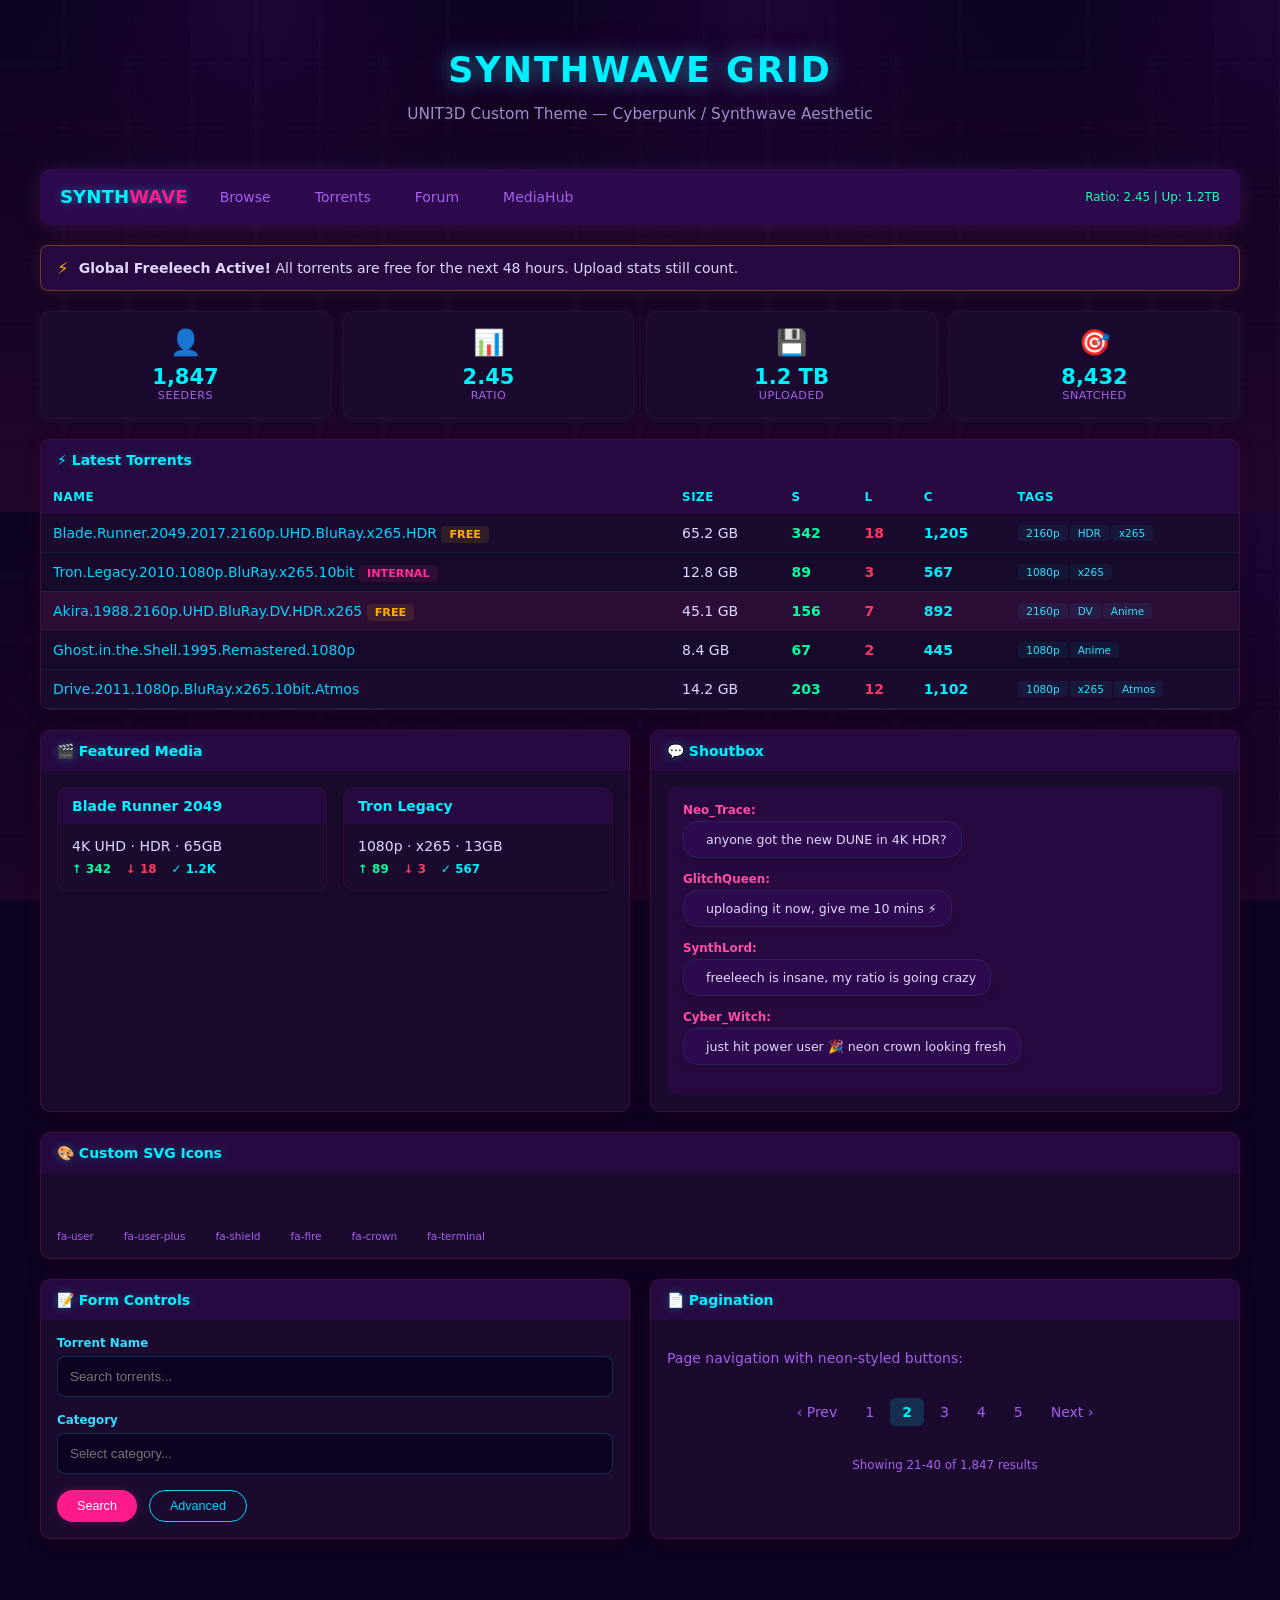
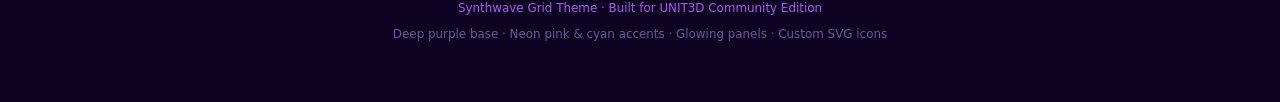
==== index.html @ 42df309b "Serve the theme preview at the repo root and document the project - move preview.html -> index.html " ====
<!DOCTYPE html>
<html lang="en">
<head>
<meta charset="UTF-8">
<meta name="viewport" content="width=device-width, initial-scale=1">
<title>Synthwave Grid — UNIT3D Theme Preview</title>
<link rel="stylesheet" href="synthwave-grid.css">
<style>
/* Preview-only styles to simulate UNIT3D layout */
body { margin: 0; font-family: 'Segoe UI', system-ui, sans-serif; font-size: 14px; }
.preview-container { max-width: 1200px; margin: 0 auto; padding: 20px; }
.preview-header { text-align: center; padding: 30px 0; }
.preview-header h1 {
    font-size: 2.5em; color: #00f0ff;
    text-shadow: 0 0 20px rgba(0, 240, 255, 0.5), 0 0 40px rgba(255, 46, 151, 0.3);
    margin: 0; letter-spacing: 2px;
}
.preview-header p { color: #9d8ec7; font-size: 1.1em; }

/* Simulated top nav */
.top-nav {
    background: var(--top-nav-bg);
    box-shadow: var(--top-nav-box-shadow);
    padding: 0 20px;
    display: flex; align-items: center; gap: 20px;
    height: 56px; margin-bottom: 20px;
    border-radius: 10px;
}
.top-nav__logo { font-size: 1.3em; font-weight: bold; color: #00f0ff; text-shadow: 0 0 8px rgba(0,240,255,0.4); }
.top-nav__link { color: var(--color-light-purple); text-decoration: none; padding: 8px 12px; border-radius: 6px; }
.top-nav__link:hover { color: #00f0ff; background: rgba(0,240,255,0.08); }
.top-nav__stats { margin-left: auto; color: var(--color-light-green); font-size: 0.85em; }

/* Simulated panel */
.panel {
    background: var(--panel-bg);
    border: var(--panel-border);
    border-radius: var(--panel-border-radius);
    box-shadow: var(--panel-box-shadow);
    margin-bottom: 20px;
    overflow: hidden;
}
.panel__head {
    background: var(--panel-head-bg);
    color: var(--panel-head-fg);
    padding: 12px 16px;
    font-weight: 600;
    text-shadow: 0 0 8px rgba(0, 240, 255, 0.3);
}
.panel__body { padding: 16px; }

/* Simulated torrent table */
.torrent-table { width: 100%; border-collapse: collapse; }
.torrent-table th {
    background: var(--data-table-th-bg);
    color: #00f0ff;
    padding: 10px 12px;
    text-align: left;
    font-size: 0.85em;
    text-transform: uppercase;
    letter-spacing: 0.5px;
}
.torrent-table td {
    padding: 10px 12px;
    border-bottom: var(--data-table-tr-border);
    color: var(--torrent-row-fg);
}
.torrent-table tr:nth-child(even) { background: var(--data-table-tr-even-bg); }
.torrent-table tr:nth-child(odd) { background: var(--data-table-tr-odd-bg); }
.torrent-table tr:hover { background: var(--data-table-tr-hover-bg); }

.torrent-table td.seeders, .seeders { color: var(--torrent-row-seeders-fg) !important; font-weight: 600; }
.torrent-table td.leechers, .leechers { color: var(--torrent-row-leechers-fg) !important; font-weight: 600; }
.torrent-table td.completed, .completed { color: var(--torrent-row-completed-fg) !important; font-weight: 600; }
.freeleech {
    color: var(--torrent-row-freeleech-fg);
    background: rgba(255, 174, 0, 0.1);
    padding: 2px 8px; border-radius: 4px;
    font-size: 0.8em; font-weight: 600;
}
.internal {
    color: var(--torrent-row-internal-fg);
    background: rgba(255, 46, 151, 0.1);
    padding: 2px 8px; border-radius: 4px;
    font-size: 0.8em; font-weight: 600;
}

.tag {
    display: inline-block;
    color: var(--torrent-tag-fg);
    background: var(--torrent-tag-bg);
    padding: 2px 8px;
    border-radius: 4px;
    font-size: 0.75em;
    margin: 1px;
}

.btn-filled {
    background: var(--button-filled-bg);
    color: var(--button-filled-fg);
    border: var(--button-filled-border);
    border-radius: var(--button-filled-border-radius);
    padding: 8px 20px;
    cursor: pointer;
    font-size: 0.9em;
    box-shadow: 0 0 10px rgba(255, 46, 151, 0.2);
}
.btn-outlined {
    background: var(--button-outlined-bg);
    color: var(--button-outlined-fg);
    border: var(--button-outlined-border);
    border-radius: var(--button-outlined-border-radius);
    padding: 8px 20px;
    cursor: pointer;
    font-size: 0.9em;
}

.cards-grid { display: grid; grid-template-columns: repeat(auto-fill, minmax(250px, 1fr)); gap: 16px; margin-bottom: 20px; }
.card {
    background: var(--torrent-card-bg);
    border: var(--torrent-card-border);
    border-radius: 10px;
    overflow: hidden;
    box-shadow: 0 0 12px rgba(0, 0, 0, 0.3);
}
.card__head { background: var(--torrent-card-head-bg); color: var(--torrent-card-head-fg); padding: 10px 14px; font-weight: 600; }
.card__body { padding: 14px; color: var(--text-color); }
.card__meta { display: flex; gap: 15px; margin-top: 8px; font-size: 0.85em; }

.stat-grid { display: grid; grid-template-columns: repeat(4, 1fr); gap: 12px; margin-bottom: 20px; }
.stat-card {
    background: var(--user-stat-card-bg);
    border: var(--user-stat-card-border);
    border-radius: var(--user-stat-card-border-radius);
    box-shadow: var(--user-stat-card-box-shadow);
    padding: 16px;
    text-align: center;
}
.stat-card__icon { font-size: 1.8em; margin-bottom: 8px; color: var(--color-blue); }
.stat-card__value { font-size: 1.5em; font-weight: bold; color: #00f0ff; }
.stat-card__label { color: var(--color-light-purple); font-size: 0.8em; text-transform: uppercase; letter-spacing: 0.5px; }

.chatbox {
    background: var(--chatbox-message-bg);
    border-radius: 10px;
    padding: 16px;
    max-height: 300px;
    overflow-y: auto;
}
.chat-msg { margin-bottom: 10px; }
.chat-msg__user { color: var(--color-light-magenta); font-weight: 600; font-size: 0.85em; }
.chat-msg__text { color: var(--text-color); font-size: 0.9em; padding-left: 8px; }
.chat-bubble {
    background: var(--message-bubble-bg);
    border: var(--message-bubble-border);
    border-radius: var(--message-bubble-border-radius);
    box-shadow: var(--message-bubble-box-shadow);
    padding: 10px 14px;
    display: inline-block;
    margin: 4px 0;
    max-width: 80%;
}

.icon-showcase { display: flex; gap: 30px; flex-wrap: wrap; align-items: center; }
.icon-item { text-align: center; }
.icon-item span { display: block; margin-top: 6px; color: var(--color-light-purple); font-size: 0.75em; }
.icon-item i { font-style: normal; }

.pagination { display: flex; gap: 4px; justify-content: center; padding: 16px; }
.page {
    background: var(--paginate-bg);
    color: var(--paginate-fg);
    padding: 6px 12px;
    border-radius: 6px;
    text-decoration: none;
}
.page:hover { background: var(--paginate-bg-hover); color: #00f0ff; }
.page.current { background: var(--paginate-bg-current); color: #00f0ff; font-weight: 600; }

.alert {
    background: var(--alert-bg);
    color: var(--alert-fg);
    border: 1px solid rgba(255, 174, 0, 0.3);
    border-radius: 8px;
    padding: 12px 16px;
    margin-bottom: 20px;
    box-shadow: 0 0 15px rgba(255, 174, 0, 0.1);
    display: flex; align-items: center; gap: 10px;
}
.alert__icon { font-size: 1.2em; color: #ffae00; }

.form-group { margin-bottom: 16px; }
.form-label { display: block; margin-bottom: 6px; color: var(--color-light-blue); font-size: 0.85em; font-weight: 600; }
.form-input {
    background: var(--body-bg);
    border: var(--input-text-border);
    border-radius: var(--input-text-border-radius);
    color: var(--input-text-fg);
    padding: var(--input-text-padding);
    width: 100%;
    box-sizing: border-box;
}
.form-input:focus { border: var(--input-text-border-active); outline: none; box-shadow: 0 0 8px rgba(0, 240, 255, 0.2); }

.two-col { display: grid; grid-template-columns: 1fr 1fr; gap: 20px; }
@media (max-width: 768px) { .two-col { grid-template-columns: 1fr; } .stat-grid { grid-template-columns: repeat(2, 1fr); } }

/* Fake FontAwesome for icon display */
.fa-user, .fa-user-plus, .fa-shield, .fa-fire, .fa-crown, .fa-terminal { display: inline-block; }
</style>
</head>
<body>

<div class="preview-container">

    <div class="preview-header">
        <h1>SYNTHWAVE GRID</h1>
        <p>UNIT3D Custom Theme &mdash; Cyberpunk / Synthwave Aesthetic</p>
    </div>

    <div class="top-nav">
        <div class="top-nav__logo">SYNTH<span style="color: var(--color-magenta)">WAVE</span></div>
        <a class="top-nav__link" href="#">Browse</a>
        <a class="top-nav__link" href="#">Torrents</a>
        <a class="top-nav__link" href="#">Forum</a>
        <a class="top-nav__link" href="#">MediaHub</a>
        <div class="top-nav__stats">Ratio: 2.45 | Up: 1.2TB</div>
    </div>

    <div class="alert">
        <span class="alert__icon">&#9889;</span>
        <span><strong>Global Freeleech Active!</strong> All torrents are free for the next 48 hours. Upload stats still count.</span>
    </div>

    <div class="stat-grid">
        <div class="stat-card">
            <div class="stat-card__icon">&#128100;</div>
            <div class="stat-card__value">1,847</div>
            <div class="stat-card__label">Seeders</div>
        </div>
        <div class="stat-card">
            <div class="stat-card__icon">&#128202;</div>
            <div class="stat-card__value">2.45</div>
            <div class="stat-card__label">Ratio</div>
        </div>
        <div class="stat-card">
            <div class="stat-card__icon">&#128190;</div>
            <div class="stat-card__value">1.2 TB</div>
            <div class="stat-card__label">Uploaded</div>
        </div>
        <div class="stat-card">
            <div class="stat-card__icon">&#127919;</div>
            <div class="stat-card__value">8,432</div>
            <div class="stat-card__label">Snatched</div>
        </div>
    </div>

    <div class="panel">
        <div class="panel__head">&#9889; Latest Torrents</div>
        <div class="panel__body" style="padding: 0">
            <table class="torrent-table">
                <thead>
                    <tr>
                        <th>Name</th><th>Size</th><th>S</th><th>L</th><th>C</th><th>Tags</th>
                    </tr>
                </thead>
                <tbody>
                    <tr>
                        <td><a href="#">Blade.Runner.2049.2017.2160p.UHD.BluRay.x265.HDR</a> <span class="freeleech">FREE</span></td>
                        <td>65.2 GB</td><td class="seeders">342</td><td class="leechers">18</td><td class="completed">1,205</td>
                        <td><span class="tag">2160p</span><span class="tag">HDR</span><span class="tag">x265</span></td>
                    </tr>
                    <tr>
                        <td><a href="#">Tron.Legacy.2010.1080p.BluRay.x265.10bit</a> <span class="internal">INTERNAL</span></td>
                        <td>12.8 GB</td><td class="seeders">89</td><td class="leechers">3</td><td class="completed">567</td>
                        <td><span class="tag">1080p</span><span class="tag">x265</span></td>
                    </tr>
                    <tr style="background: var(--torrent-row-sticky-bg);">
                        <td><a href="#">Akira.1988.2160p.UHD.BluRay.DV.HDR.x265</a> <span class="freeleech">FREE</span></td>
                        <td>45.1 GB</td><td class="seeders">156</td><td class="leechers">7</td><td class="completed">892</td>
                        <td><span class="tag">2160p</span><span class="tag">DV</span><span class="tag">Anime</span></td>
                    </tr>
                    <tr>
                        <td><a href="#">Ghost.in.the.Shell.1995.Remastered.1080p</a></td>
                        <td>8.4 GB</td><td class="seeders">67</td><td class="leechers">2</td><td class="completed">445</td>
                        <td><span class="tag">1080p</span><span class="tag">Anime</span></td>
                    </tr>
                    <tr>
                        <td><a href="#">Drive.2011.1080p.BluRay.x265.10bit.Atmos</a></td>
                        <td>14.2 GB</td><td class="seeders">203</td><td class="leechers">12</td><td class="completed">1,102</td>
                        <td><span class="tag">1080p</span><span class="tag">x265</span><span class="tag">Atmos</span></td>
                    </tr>
                </tbody>
            </table>
        </div>
    </div>

    <div class="two-col">
        <div class="panel">
            <div class="panel__head">&#127916; Featured Media</div>
            <div class="panel__body">
                <div class="cards-grid" style="margin-bottom: 0">
                    <div class="card">
                        <div class="card__head">Blade Runner 2049</div>
                        <div class="card__body">
                            <div>4K UHD &middot; HDR &middot; 65GB</div>
                            <div class="card__meta">
                                <span class="seeders">&#8593; 342</span>
                                <span class="leechers">&#8595; 18</span>
                                <span class="completed">&#10003; 1.2K</span>
                            </div>
                        </div>
                    </div>
                    <div class="card">
                        <div class="card__head">Tron Legacy</div>
                        <div class="card__body">
                            <div>1080p &middot; x265 &middot; 13GB</div>
                            <div class="card__meta">
                                <span class="seeders">&#8593; 89</span>
                                <span class="leechers">&#8595; 3</span>
                                <span class="completed">&#10003; 567</span>
                            </div>
                        </div>
                    </div>
                </div>
            </div>
        </div>

        <div class="panel">
            <div class="panel__head">&#128172; Shoutbox</div>
            <div class="panel__body">
                <div class="chatbox">
                    <div class="chat-msg">
                        <div class="chat-msg__user">Neo_Trace:</div>
                        <div class="chat-bubble">
                            <div class="chat-msg__text">anyone got the new DUNE in 4K HDR?</div>
                        </div>
                    </div>
                    <div class="chat-msg">
                        <div class="chat-msg__user">GlitchQueen:</div>
                        <div class="chat-bubble">
                            <div class="chat-msg__text">uploading it now, give me 10 mins &#9889;</div>
                        </div>
                    </div>
                    <div class="chat-msg">
                        <div class="chat-msg__user">SynthLord:</div>
                        <div class="chat-bubble">
                            <div class="chat-msg__text">freeleech is insane, my ratio is going crazy</div>
                        </div>
                    </div>
                    <div class="chat-msg">
                        <div class="chat-msg__user">Cyber_Witch:</div>
                        <div class="chat-bubble">
                            <div class="chat-msg__text">just hit power user &#127881; neon crown looking fresh</div>
                        </div>
                    </div>
                </div>
            </div>
        </div>
    </div>

    <div class="panel">
        <div class="panel__head">&#127912; Custom SVG Icons</div>
        <div class="panel__body">
            <div class="icon-showcase">
                <div class="icon-item">
                    <i class="fa-user" style="font-size: 30px;"></i>
                    <span>fa-user</span>
                </div>
                <div class="icon-item">
                    <i class="fa-user-plus" style="font-size: 30px;"></i>
                    <span>fa-user-plus</span>
                </div>
                <div class="icon-item">
                    <i class="fa-shield" style="font-size: 30px;"></i>
                    <span>fa-shield</span>
                </div>
                <div class="icon-item">
                    <i class="fa-fire" style="font-size: 30px;"></i>
                    <span>fa-fire</span>
                </div>
                <div class="icon-item">
                    <i class="fa-crown" style="font-size: 30px;"></i>
                    <span>fa-crown</span>
                </div>
                <div class="icon-item">
                    <i class="fa-terminal" style="font-size: 30px;"></i>
                    <span>fa-terminal</span>
                </div>
            </div>
        </div>
    </div>

    <div class="two-col">
        <div class="panel">
            <div class="panel__head">&#128221; Form Controls</div>
            <div class="panel__body">
                <div class="form-group">
                    <label class="form-label">Torrent Name</label>
                    <input class="form-input" type="text" placeholder="Search torrents...">
                </div>
                <div class="form-group">
                    <label class="form-label">Category</label>
                    <input class="form-input" type="text" placeholder="Select category...">
                </div>
                <div style="display: flex; gap: 12px; margin-top: 16px;">
                    <button class="btn-filled">Search</button>
                    <button class="btn-outlined">Advanced</button>
                </div>
            </div>
        </div>

        <div class="panel">
            <div class="panel__head">&#128196; Pagination</div>
            <div class="panel__body">
                <p style="color: var(--color-light-purple); margin-bottom: 16px;">Page navigation with neon-styled buttons:</p>
                <div class="pagination">
                    <a class="page" href="#">&lsaquo; Prev</a>
                    <a class="page" href="#">1</a>
                    <a class="page current" href="#">2</a>
                    <a class="page" href="#">3</a>
                    <a class="page" href="#">4</a>
                    <a class="page" href="#">5</a>
                    <a class="page" href="#">Next &rsaquo;</a>
                </div>
                <div style="text-align: center; margin-top: 16px;">
                    <p style="color: var(--color-light-purple); font-size: 0.85em;">
                        Showing 21-40 of 1,847 results
                    </p>
                </div>
            </div>
        </div>
    </div>

    <div style="text-align: center; padding: 30px 0; color: var(--color-light-purple); font-size: 0.85em;">
        <p>Synthwave Grid Theme &middot; Built for UNIT3D Community Edition</p>
        <p style="color: #6b5b8e; margin-top: 4px;">Deep purple base &middot; Neon pink &amp; cyan accents &middot; Glowing panels &middot; Custom SVG icons</p>
    </div>

</div>

</body>
</html>
---- synthwave-grid.css ----
/* ============================================================================
 * SYNTHWAVE GRID — UNIT3D Custom Theme
 *
 * A cyberpunk/synthwave aesthetic: deep purple-black base, neon pink & electric
 * cyan accents, glowing panel shadows, perspective grid background, and custom
 * geometric SVG icons replacing FontAwesome user-class icons.
 *
 * Deploy: Host at a public URL, paste into UNIT3D user settings → custom_css
 * Best with: Built-in Galactic (style 1) or Material Dark (style 13) base theme
 * ========================================================================== */

/* ============================================================================
 * 1. CSS CUSTOM PROPERTIES
 * ========================================================================== */

:root {
    /* --- Base Color Palette (Synthwave) --- */
    --text-color: #e0d6ff;
    --color-dark-magenta: hsl(300, 60%, 12%);
    --color-dark-green: hsl(160, 60%, 12%);
    --color-dark-blue: hsl(220, 60%, 15%);
    --color-dark-red: hsl(345, 60%, 12%);
    --color-dark-purple: hsl(270, 50%, 15%);
    --color-red: hsl(345, 100%, 55%);
    --color-light-red: hsl(345, 100%, 65%);
    --color-green: hsl(160, 100%, 45%);
    --color-light-green: hsl(160, 100%, 55%);
    --color-yellow: hsl(40, 100%, 50%);
    --color-light-yellow: hsl(40, 100%, 60%);
    --color-magenta: hsl(330, 100%, 55%);
    --color-light-magenta: hsl(330, 100%, 65%);
    --color-purple: hsl(270, 80%, 55%);
    --color-light-purple: hsl(270, 80%, 65%);
    --color-blue: hsl(190, 100%, 50%);
    --color-light-blue: hsl(190, 100%, 60%);
    --color-bright-white: hsl(270, 20%, 100%);
    --color-light-orange: hsl(25, 100%, 55%);

    /* --- Body --- */
    --body-bg: #0d0221;
    --body-fg: var(--text-color);

    /* --- Links --- */
    --color-links-colored: #00f0ff;
    --color-links-hover: #5cf0ff;
    --codeblock-background: #1a0b2e;

    /* --- Buttons (neon pill style) --- */
    --button-filled-bg: var(--color-magenta);
    --button-filled-border: none;
    --button-filled-border-radius: 9999px;
    --button-filled-fg: white;
    --button-outlined-bg: inherit;
    --button-outlined-border: 1px solid var(--color-blue);
    --button-outlined-border-radius: 9999px;
    --button-outlined-fg: var(--color-blue);
    --button-text-bg: inherit;
    --button-text-border: none;
    --button-text-border-radius: 5px;
    --button-text-fg: currentColor;

    /* --- Icon Buttons --- */
    --icon-button-bg: inherit;
    --icon-button-border: none;
    --icon-button-border-radius: 9999px;
    --icon-button-fg: currentColor;
    --icon-button-filled-bg: var(--color-magenta);
    --icon-button-filled-border: none;
    --icon-button-filled-fg: white;

    /* --- Panels (glowing dark purple) --- */
    --panel-bg: #1a0b2e;
    --panel-fg: var(--text-color);
    --panel-border: 1px solid rgba(255, 46, 151, 0.15);
    --panel-border-radius: 10px;
    --panel-box-shadow: 0 0 20px rgba(255, 46, 151, 0.08), 0 4px 15px rgba(0, 0, 0, 0.4);
    --panel-head-bg: #260a3f;
    --panel-head-fg: #00f0ff;
    --panel-action-fg: var(--color-light-purple);

    /* --- Top Navigation (deep purple with neon underline) --- */
    --top-nav-bg: #2d0a4e;
    --top-nav-box-shadow: 0 4px 20px rgba(255, 46, 151, 0.15), 0 0 40px rgba(0, 240, 255, 0.05);
    --top-nav-dropdown-fg: var(--text-color);
    --top-nav-dropdown-hover-fg: #00f0ff;
    --top-nav-dropdown-hover-bg: rgba(255, 46, 151, 0.12);
    --top-nav-dropdown-hover-text-decoration: none;
    --top-nav-dropdown-menu-bg: #1a0b2e;
    --top-nav-dropdown-menu-border: 1px solid rgba(0, 240, 255, 0.2);
    --top-nav-dropdown-menu-border-radius: 10px;
    --top-nav-dropdown-menu-box-shadow: 0 0 30px rgba(0, 0, 0, 0.5), 0 0 15px rgba(255, 46, 151, 0.1);
    --top-nav-dropdown-menu-item-fg: var(--text-color);
    --top-nav-dropdown-menu-item-bg: transparent;
    --top-nav-dropdown-menu-item-hover-fg: #00f0ff;
    --top-nav-dropdown-menu-item-hover-bg: rgba(0, 240, 255, 0.08);
    --top-nav-dropdown-menu-item-hover-text-decoration: none;
    --top-nav-dropdown-menu-item-icon-fg: var(--color-magenta);
    --top-nav-dropdown-menu-item-icon-bg: rgba(255, 46, 151, 0.1);
    --top-nav-ratio-bar-fg: var(--color-light-green);
    --top-nav-icon-bar-icon-bg: rgba(0, 240, 255, 0.1);
    --top-nav-icon-bar-icon-fg: var(--color-blue);
    --top-nav-icon-bar-icon-border-radius: 50%;
    --top-nav-icon-bar-icon-hover-bg: rgba(0, 240, 255, 0.2);
    --top-nav-icon-bar-icon-hover-fg: var(--color-light-blue);
    --top-nav-stats-fg: var(--color-light-purple);
    --top-nav-toggle-fg: var(--color-blue);

    /* --- Secondary Navigation --- */
    --secondary-nav-bg: #1a0b2e;
    --secondary-nav-tab-fg: var(--color-light-purple);
    --secondary-nav-tab-bg: inherit;
    --secondary-nav-tab-active-text-decoration: underline var(--color-magenta) 2px;
    --secondary-nav-tab-hover-fg: #00f0ff;
    --secondary-nav-tab-hover-bg: transparent;
    --secondary-nav-tab-hover-text-decoration: underline var(--color-blue) 2px;
    --secondary-nav-tab-menu-bg: #1a0b2e;
    --secondary-nav-tab-menu-fg: var(--text-color);
    --secondary-nav-tab-menu-border: 1px solid rgba(0, 240, 255, 0.15);
    --secondary-nav-tab-menu-border-radius: 8px;
    --secondary-nav-tab-menu-box-shadow: 0 0 20px rgba(0, 0, 0, 0.4), 0 0 10px rgba(255, 46, 151, 0.08);

    /* --- Data Tables --- */
    --data-table-fg: var(--text-color);
    --data-table-th-bg: #260a3f;
    --data-table-thead-border: none;
    --data-table-tr-border: 1px solid rgba(0, 240, 255, 0.08);
    --data-table-tr-even-bg: #16092a;
    --data-table-tr-hover-bg: rgba(255, 46, 151, 0.06);
    --data-table-tr-odd-bg: #1a0b2e;
    --data-table-tfoot-border: none;

    /* --- Torrent Rows (neon status colors) --- */
    --torrent-row-fg: var(--text-color);
    --torrent-row-visited-fg: #c77dff;
    --torrent-row-sticky-bg: rgba(255, 46, 151, 0.08);
    --torrent-row-sticky-fg: var(--color-light-magenta);
    --torrent-row-format-fg: var(--color-light-blue);
    --torrent-row-format-bg: rgba(0, 240, 255, 0.08);
    --torrent-row-buttons-fg: var(--color-light-purple);
    --torrent-row-seeders-fg: #00ff9f;
    --torrent-row-leechers-fg: #ff3860;
    --torrent-row-completed-fg: #00f0ff;
    --torrent-row-thanks-fg: #c77dff;
    --torrent-row-comments-fg: #00ff9f;
    --torrent-row-internal-fg: #ff2e97;
    --torrent-row-personal-fg: #c77dff;
    --torrent-row-stream-optimized-fg: #00f0ff;
    --torrent-row-featured-fg: #ff2e97;
    --torrent-row-freeleech-fg: #ffae00;
    --torrent-row-double-upload-fg: #00ff9f;
    --torrent-row-highspeed-fg: #ff6b00;
    --torrent-row-sd-fg: #ff6b00;
    --torrent-row-bumped-fg: #ffae00;

    /* --- Torrent Tags --- */
    --torrent-tag-fg: var(--color-light-blue);
    --torrent-tag-bg: rgba(0, 240, 255, 0.06);
    --torrent-tag-hover-fg: #ffffff;
    --torrent-tag-hover-bg: rgba(0, 240, 255, 0.15);

    /* --- Torrent Cards --- */
    --torrent-card-bg: #1a0b2e;
    --torrent-card-fg: var(--text-color);
    --torrent-card-border: 1px solid rgba(255, 46, 151, 0.1);
    --torrent-card-head-bg: #260a3f;
    --torrent-card-head-fg: #00f0ff;
    --torrent-card-link-fg: var(--color-blue);
    --torrent-card-genre-fg: var(--color-light-purple);

    /* --- Torrent Groups --- */
    --torrent-group-bg: #16092a;
    --torrent-group-header-bg: #260a3f;
    --torrent-group-text: #e0d6ff;
    --torrent-group-text-muted: #9d8ec7;
    --torrent-group-table-stripe-even: rgba(255, 46, 151, 0.02);
    --torrent-group-table-stripe-odd: rgba(0, 240, 255, 0.02);
    --torrent-group-hover-brightness-emphasis: 1.3;
    --torrent-group-chip-border: rgba(0, 240, 255, 0.1);

    /* --- BBCode Input (Editor) --- */
    --bbcode-input-header-bg: #260a3f;
    --bbcode-input-body-bg: #16092a;
    --bbcode-input-border: 1px solid rgba(0, 240, 255, 0.15);
    --bbcode-input-border-radius: 8px;

    /* --- BBCode Rendered (Display) --- */
    --bbcode-rendered-fg-default: #e0d6ff;
    --bbcode-rendered-fg-muted: #9d8ec7;
    --bbcode-rendered-fg-subtle: #6b5b8e;
    --bbcode-rendered-canvas-default: transparent;
    --bbcode-rendered-canvas-subtle: #260a3f;
    --bbcode-rendered-border-default: rgba(0, 240, 255, 0.12);
    --bbcode-rendered-border-muted: rgba(255, 46, 151, 0.08);
    --bbcode-rendered-neutral-muted: rgba(157, 142, 199, 0.15);
    --bbcode-rendered-accent-fg: #00f0ff;
    --bbcode-rendered-accent-emphasis: #0098cc;
    --bbcode-rendered-attention-subtle: #ff2e97;
    --bbcode-rendered-danger-fg: #ff3860cc;
    --bbcode-rendered-quote-bg: rgba(255, 46, 151, 0.05);
    --bbcode-rendered-quote-border: var(--color-magenta);

    /* --- Forum Posts --- */
    --post-bg: #1a0b2e;
    --post-fg: var(--text-color);
    --post-shadow: 0 0 15px rgba(0, 0, 0, 0.3);
    --post-head-fg: #00f0ff;
    --post-head-bg: rgba(38, 10, 63, 0.5);
    --post-toolbar-bg: #16092a;
    --post-toolbar-fg: var(--color-light-purple);
    --post-toolbar-hover-bg: rgba(255, 46, 151, 0.08);
    --post-toolbar-hover-fg: #00f0ff;
    --post-like-fg: #00ff9f;
    --post-dislike-fg: #ff3860;
    --post-aside-bg: #16092a;
    --post-aside-fg: var(--color-light-purple);
    --post-footer-fg: var(--text-color);

    /* --- Chatbox / Message Bubbles --- */
    --chatbox-message-bg: #260a3f;
    --chatbox-button-fg: var(--color-light-purple);
    --chatbox-button-hover-fg: #00f0ff;
    --chatbox-users-bg: #16092a;
    --chatbox-tab-delete-fg: #ff3860;
    --chatbox-tab-delete-bg: rgba(255, 56, 96, 0.1);
    --message-bubble-bg: #2d0a4e;
    --message-bubble-fg: var(--text-color);
    --message-bubble-box-shadow: 0 0 10px rgba(255, 46, 151, 0.1), 0 2px 5px rgba(0, 0, 0, 0.3);
    --message-bubble-border-radius: 15px;
    --message-bubble-border: 1px solid rgba(0, 240, 255, 0.1);
    --message-bubble-avatar-border-radius: 50%;

    /* --- Meta Pages (Movie/TV) --- */
    --meta-backdrop-filter: brightness(0.25) saturate(1.5);
    --meta-dropdown-backdrop-filter: brightness(0.3) blur(15px) saturate(1.5);
    --meta-dropdown-bg: rgba(26, 11, 46, 0.85);
    --meta-dropdown-backdrop-filter-hover: brightness(0.4) blur(15px) saturate(1.5);
    --meta-dropdown-hover-bg: rgba(255, 46, 151, 0.12);
    --meta-dropdown-fg: var(--text-color);
    --meta-dropdown-hover-fg: #00f0ff;
    --meta-description-fg: #c8b8e8;
    --meta-id-tag-fg: #00f0ff;
    --meta-id-tag-bg: rgba(0, 240, 255, 0.08);
    --meta-id-tag-hover-fg: #ffffff;
    --meta-id-tag-hover-bg: rgba(0, 240, 255, 0.2);
    --meta-chips-heading-fg: var(--color-light-purple);
    --meta-chip-icon-fg: #1a0b2e;
    --meta-chip-icon-hover-bg: #00f0ff;
    --meta-chip-icon-bg: var(--color-magenta);
    --meta-chip-name-fg: #e0d6ff;
    --meta-chip-value-fg: var(--color-light-purple);
    --meta-chip-value-hover-fg: #00f0ff;
    --meta-chip-backdrop-filter-hover: brightness(0.4) blur(15px) saturate(1.5);
    --meta-chip-hover-bg: rgba(255, 46, 151, 0.1);

    /* --- Form Controls: Text Input --- */
    --input-text-border: 1px solid rgba(0, 240, 255, 0.2);
    --input-text-border-active: 2px solid #00f0ff;
    --input-text-border-error: 1px solid #ff3860;
    --input-text-border-hover: 2px solid var(--color-magenta);
    --input-text-border-radius: 8px;
    --input-text-fg: var(--text-color);
    --input-text-padding: 12px;
    --input-text-padding-active: 11px;
    --input-text-padding-hover: 11px;

    /* --- Form Controls: Select --- */
    --select-border: 1px solid rgba(0, 240, 255, 0.2);
    --select-border-active: 2px solid #00f0ff;
    --select-border-error: 1px solid #ff3860;
    --select-border-hover: 2px solid var(--color-magenta);
    --select-border-radius: 8px;
    --select-fg: var(--text-color);
    --select-icon: url("data:image/svg+xml,<svg xmlns='http://www.w3.org/2000/svg' viewBox='0 0 20 20'><path fill='%2300f0ff' d='M6 8l-1 1l5 5l5-5l-1-1l-4 4l-4-4z'/></svg>");
    --select-padding: 11px 23px 11px 11px;
    --select-padding-active: 10px 22px 10px 10px;
    --select-padding-hover: 10px 22px 10px 10px;

    /* --- Form Controls: Textarea --- */
    --textarea-border: 1px solid rgba(0, 240, 255, 0.2);
    --textarea-border-active: 2px solid #00f0ff;
    --textarea-border-error: 1px solid #ff3860;
    --textarea-border-hover: 2px solid var(--color-magenta);
    --textarea-border-radius: 8px;
    --textarea-fg: var(--text-color);
    --textarea-padding: 12px;
    --textarea-padding-active: 11px;
    --textarea-padding-hover: 11px;

    /* --- Form Controls: Fieldset/Label/Legend --- */
    --fieldset-bg: inherit;
    --fieldset-fg: var(--text-color);
    --fieldset-border-radius: 8px;
    --fieldset-border: 1px solid rgba(0, 240, 255, 0.12);
    --label-bg: rgba(0, 240, 255, 0.1);
    --label-fg: var(--color-light-blue);
    --label-fg-active: #00f0ff;
    --label-fg-error: #ff3860;
    --label-fg-hover: var(--color-magenta);
    --legend-fg: var(--color-light-purple);
    --legend-bg: transparent;
    --legend-border: none;
    --legend-border-radius: 0;

    /* --- Dialogs (Modals) --- */
    --dialog-bg: #1a0b2e;
    --dialog-border: 1px solid rgba(255, 46, 151, 0.2);
    --dialog-border-radius: 12px;
    --dialog-box-shadow: 0 0 40px rgba(0, 0, 0, 0.5), 0 0 20px rgba(255, 46, 151, 0.12);
    --dialog-fg: var(--text-color);
    --dialog-head-bg: #260a3f;
    --dialog-head-fg: #00f0ff;

    /* --- Quick Search --- */
    --quick-search-bg: #1a0b2e;
    --quick-search-fg: var(--text-color);
    --quick-search-border: 1px solid rgba(0, 240, 255, 0.2);
    --quick-search-border-radius: 20px;
    --quick-search-box-shadow: 0 0 20px rgba(0, 240, 255, 0.1), 0 4px 10px rgba(0, 0, 0, 0.3);
    --quick-search-selector-fg: var(--color-light-purple);
    --quick-search-selector-hover-bg: rgba(255, 46, 151, 0.1);
    --quick-search-selector-hover-fg: #00f0ff;
    --quick-search-selector-selected-bg: rgba(0, 240, 255, 0.15);
    --quick-search-selector-selected-fg: #00f0ff;
    --quick-search-result-bg: #260a3f;
    --quick-search-result-fg: var(--text-color);
    --quick-search-result-hover-bg: rgba(255, 46, 151, 0.08);
    --quick-search-result-hover-fg: #00f0ff;
    --quick-search-result-image-border-radius: 8px;
    --quick-search-result-year-fg: var(--color-light-purple);
    --quick-search-result-border: 1px solid rgba(0, 240, 255, 0.06);

    /* --- Breadcrumbs --- */
    --breadcrumb-fg: var(--color-light-purple);
    --breadcrumb-active-fg: #00f0ff;
    --breadcrumb-hover-fg: var(--color-light-magenta);
    --breadcrumb-inactive-text-decoration: none;

    /* --- Key-Value Display --- */
    --key-value-even-bg: #16092a;
    --key-value-odd-bg: #1a0b2e;
    --key-value-fg: var(--text-color);
    --key-value-padding: 10px;

    /* --- Alerts --- */
    --alert-bg: #260a3f;
    --alert-fg: var(--text-color);
    --alert-gap-color: rgba(0, 240, 255, 0.1);
    --alert-gap-width: 1px;

    /* --- Article Cards --- */
    --article-card-bg: #1a0b2e;
    --article-card-fg: var(--text-color);
    --article-card-head-fg: #00f0ff;
    --article-card-time-fg: var(--color-light-purple);
    --article-box-shadow: 0 0 15px rgba(255, 46, 151, 0.06), 0 2px 8px rgba(0, 0, 0, 0.3);

    /* --- Achievements --- */
    --achievement-fg: var(--text-color);
    --achievement-bg: #1a0b2e;
    --achievement-box-shadow: 0 0 15px rgba(0, 240, 255, 0.08), 0 2px 8px rgba(0, 0, 0, 0.3);
    --achievement-progress-bg: #00f0ff;

    /* --- MediaHub Cards --- */
    --mediahub-card-bg: #1a0b2e;
    --mediahub-card-fg: var(--text-color);
    --mediahub-card-hover-fg: #00f0ff;
    --mediahub-card-border: 1px solid rgba(255, 46, 151, 0.08);
    --mediahub-card-border-radius: 10px;
    --mediahub-card-box-shadow: 0 0 15px rgba(0, 0, 0, 0.3);

    /* --- Playlist Cards --- */
    --playlist-card-bg: #1a0b2e;
    --playlist-card-border: 1px solid rgba(0, 240, 255, 0.08);
    --playlist-card-border-radius: 10px;
    --playlist-card-box-shadow: 0 0 15px rgba(255, 46, 151, 0.06), 0 4px 10px rgba(0, 0, 0, 0.3);
    --playlist-card-fg: var(--text-color);
    --playlist-card-missing-image-bg: #260a3f;
    --playlist-card-missing-image-fg: var(--color-light-purple);

    /* --- User Stat Cards --- */
    --user-stat-card-bg: #1a0b2e;
    --user-stat-card-fg: var(--text-color);
    --user-stat-card-border: 1px solid rgba(255, 46, 151, 0.08);
    --user-stat-card-border-radius: 10px;
    --user-stat-card-box-shadow: 0 0 12px rgba(0, 240, 255, 0.06);

    /* --- Prizes --- */
    --prize-bg: #1a0b2e;
    --prize-border-radius: 12px;
    --prize-border: 1px solid rgba(255, 46, 151, 0.1);
    --prize-box-shadow: 0 0 20px rgba(255, 46, 151, 0.08), 0 4px 10px rgba(0, 0, 0, 0.3);
    --prize-fg: var(--text-color);
    --prize-heading-fg: #00f0ff;
    --prize-icon-primary-color: #00f0ff;
    --prize-icon-secondary-color: #ff2e97;

    /* --- Donations --- */
    --donation-border-color: rgba(255, 46, 151, 0.15);
    --donation-box-shadow-color: rgba(0, 240, 255, 0.08);
    --donation-primary-text-color: #e0d6ff;
    --donation-secondary-text-color: #9d8ec7;
    --donation-background-color: #1a0b2e;
    --donation-price-days-color: #ffae00;
    --donation-chart-daily-bg: rgba(0, 255, 159, 0.15);
    --donation-chart-daily-border: rgba(0, 255, 159, 0.8);
    --donation-chart-monthly-bg: rgba(255, 46, 151, 0.15);
    --donation-chart-monthly-border: rgba(255, 46, 151, 0.8);

    /* --- Comparison --- */
    --comparison-divider-fg: #00f0ff;
    --comparison-button-fg: #ffffff;

    /* --- Subforum Listings --- */
    --subforum-listing-odd-bg: #1a0b2e;
    --subforum-listing-even-bg: #16092a;
    --subforum-listing-border: 1px solid rgba(0, 240, 255, 0.06);

    /* --- Pagination --- */
    --paginate-bg: #1a0b2e;
    --paginate-bg-hover: rgba(255, 46, 151, 0.1);
    --paginate-bg-current: rgba(0, 240, 255, 0.15);
    --paginate-fg: var(--color-light-purple);
    --paginate-fg-disabled: #4a3b6e;
    --paginate-divider: rgba(0, 240, 255, 0.08);

    /* --- Notifications --- */
    --notification-read: transparent;
    --notification-unread: var(--color-magenta);

    /* --- Options --- */
    --option-bg: #260a3f;
    --option-fg: var(--text-color);

    /* --- Meter --- */
    --meter-fg: #260a3f;
    --meter-bg: var(--color-blue);

    /* --- Footer --- */
    --footer-bg: rgba(13, 2, 33, 0.9);
    --footer-hr-fg: rgba(255, 46, 151, 0.15);

    /* --- Scrollbar --- */
    --scrollbar-color: rgba(0, 240, 255, 0.3);
}

/* ============================================================================
 * 2. BODY / BACKGROUND — Synthwave perspective grid
 * ========================================================================== */

body {
    background: #0d0221
        url('data:image/svg+xml;charset=utf-8,%3Csvg%20xmlns%3D%27http%3A%2F%2Fwww.w3.org%2F2000%2Fsvg%27%20width%3D%27512%27%20height%3D%27512%27%20viewBox%3D%270%200%20512%20512%27%3E%0A%20%20%3Cdefs%3E%0A%20%20%20%20%3CradialGradient%20id%3D%27g%27%20cx%3D%2750%25%27%20cy%3D%270%25%27%20r%3D%27100%25%27%3E%0A%20%20%20%20%20%20%3Cstop%20offset%3D%270%25%27%20stop-color%3D%27%232d0a4e%27%20stop-opacity%3D%270.5%27%2F%3E%0A%20%20%20%20%20%20%3Cstop%20offset%3D%2760%25%27%20stop-color%3D%27%230d0221%27%20stop-opacity%3D%270%27%2F%3E%0A%20%20%20%20%3C%2FradialGradient%3E%0A%20%20%20%20%3ClinearGradient%20id%3D%27glow%27%20x1%3D%270%27%20y1%3D%270%27%20x2%3D%270%27%20y2%3D%271%27%3E%0A%20%20%20%20%20%20%3Cstop%20offset%3D%270%25%27%20stop-color%3D%27%23ff2e97%27%20stop-opacity%3D%270%27%2F%3E%0A%20%20%20%20%20%20%3Cstop%20offset%3D%27100%25%27%20stop-color%3D%27%23ff2e97%27%20stop-opacity%3D%270.08%27%2F%3E%0A%20%20%20%20%3C%2FlinearGradient%3E%0A%20%20%3C%2Fdefs%3E%0A%20%20%3Crect%20width%3D%27512%27%20height%3D%27512%27%20fill%3D%27url%28%23g%29%27%2F%3E%0A%20%20%3Crect%20width%3D%27512%27%20height%3D%27512%27%20fill%3D%27url%28%23glow%29%27%2F%3E%0A%20%20%3Cg%20stroke%3D%27%23ff2e97%27%20stroke-opacity%3D%270.05%27%20fill%3D%27none%27%20stroke-width%3D%271%27%3E%0A%20%20%20%20%3Cline%20x1%3D%270%27%20y1%3D%27128%27%20x2%3D%27512%27%20y2%3D%27128%27%2F%3E%0A%20%20%20%20%3Cline%20x1%3D%270%27%20y1%3D%27256%27%20x2%3D%27512%27%20y2%3D%27256%27%2F%3E%0A%20%20%20%20%3Cline%20x1%3D%270%27%20y1%3D%27384%27%20x2%3D%27512%27%20y2%3D%27384%27%2F%3E%0A%20%20%20%20%3Cline%20x1%3D%27128%27%20y1%3D%270%27%20x2%3D%27128%27%20y2%3D%27512%27%2F%3E%0A%20%20%20%20%3Cline%20x1%3D%27256%27%20y1%3D%270%27%20x2%3D%27256%27%20y2%3D%27512%27%2F%3E%0A%20%20%20%20%3Cline%20x1%3D%27384%27%20y1%3D%270%27%20x2%3D%27384%27%20y2%3D%27512%27%2F%3E%0A%20%20%3C%2Fg%3E%0A%20%20%3Cg%20stroke%3D%27%2300f0ff%27%20stroke-opacity%3D%270.03%27%20fill%3D%27none%27%20stroke-width%3D%271%27%3E%0A%20%20%20%20%3Cline%20x1%3D%270%27%20y1%3D%2764%27%20x2%3D%27512%27%20y2%3D%2764%27%2F%3E%0A%20%20%20%20%3Cline%20x1%3D%270%27%20y1%3D%27192%27%20x2%3D%27512%27%20y2%3D%27192%27%2F%3E%0A%20%20%20%20%3Cline%20x1%3D%270%27%20y1%3D%27320%27%20x2%3D%27512%27%20y2%3D%27320%27%2F%3E%0A%20%20%20%20%3Cline%20x1%3D%270%27%20y1%3D%27448%27%20x2%3D%27512%27%20y2%3D%27448%27%2F%3E%0A%20%20%20%20%3Cline%20x1%3D%2764%27%20y1%3D%270%27%20x2%3D%2764%27%20y2%3D%27512%27%2F%3E%0A%20%20%20%20%3Cline%20x1%3D%27192%27%20y1%3D%270%27%20x2%3D%27192%27%20y2%3D%27512%27%2F%3E%0A%20%20%20%20%3Cline%20x1%3D%27320%27%20y1%3D%270%27%20x2%3D%27320%27%20y2%3D%27512%27%2F%3E%0A%20%20%20%20%3Cline%20x1%3D%27448%27%20y1%3D%270%27%20x2%3D%27448%27%20y2%3D%27512%27%2F%3E%0A%20%20%3C%2Fg%3E%0A%3C%2Fsvg%3E');
    background-size: 512px auto;
    background-attachment: fixed;
}

/* ============================================================================
 * 3. SELECTOR OVERRIDES — Neon glow effects
 * ========================================================================== */

/* Text color helpers */
.text-bright { color: #ffffff; text-shadow: 0 0 8px rgba(0, 240, 255, 0.5); }
a.text-bright:focus, a.text-bright:hover { color: #00f0ff; }
.text-blue { color: var(--color-blue); }
.text-purple { color: var(--color-light-purple); }
.text-green { color: var(--color-light-green); }
.text-muted { color: #9d8ec7; }
.text-red { color: var(--color-light-red); }
.text-orange { color: var(--color-light-orange); }
.text-pink { color: var(--color-light-magenta); }
.text-danger { color: #ff3860; }

/* Links with subtle glow */
a { color: var(--color-blue); text-decoration: none; }
a:hover {
    color: var(--color-light-blue);
    text-shadow: 0 0 6px rgba(0, 240, 255, 0.4);
}

/* User badges — neon hexagon vibe */
.badge-user {
    border: 1px solid rgba(0, 240, 255, 0.2);
    box-shadow: 0 0 8px rgba(255, 46, 151, 0.15);
    background-color: #260a3f;
    text-shadow: 0 0 4px rgba(0, 240, 255, 0.3);
}

/* Footer icon */
.footer__icon { color: var(--color-magenta); }

/* Panel header glow */
.panel__head {
    text-shadow: 0 0 8px rgba(0, 240, 255, 0.3);
}

/* Chatbox frame */
#frame { background: #16092a; }
#frame .content .messages ul li {
    border-bottom: 1px dashed rgba(0, 240, 255, 0.08);
}
.chatbox .typing { color: var(--color-light-green); }

/* Chatbox sent messages — neon bubble */
.sent > h4 {
    background-color: var(--message-bubble-bg) !important;
    border: 1px solid rgba(255, 46, 151, 0.15) !important;
    box-shadow: 0 0 10px rgba(255, 46, 151, 0.08) !important;
}
.sent > div {
    background-color: var(--message-bubble-bg) !important;
    border: 1px solid rgba(0, 240, 255, 0.1) !important;
}

/* Special event alert (freeleech bar) — neon glow */
.special-event-alert {
    padding: 5px;
    border: 1px solid rgba(255, 174, 0, 0.3);
    box-shadow: 0 0 15px rgba(255, 174, 0, 0.1);
}
.special-event-alert > .alert__content {
    width: 75%;
    display: flex;
    justify-content: space-around;
}
@media screen and (max-width: 512px) {
    .special-event-alert > .alert__content { width: 98%; }
}

/* Compact chat bubbles */
.chatbox-message__content > div > br:nth-of-type(n+2) {
    display: none;
}
.chatbox-message__content {
    font-size: 14px;
    padding: 0 8px 4px 8px;
}
.chatbox-message__address {
    font-size: 12px;
    color: var(--color-light-purple);
}
.chatroom__messages {
    gap: 6px;
}

/* Code blocks */
.bbcode-rendered__code-block,
.bbcode-rendered pre {
    background: #0d0221 !important;
    border: 1px solid rgba(0, 240, 255, 0.15) !important;
    border-radius: 8px;
}

/* Custom scrollbar styling */
* {
    scrollbar-width: thin;
    scrollbar-color: rgba(0, 240, 255, 0.3) rgba(13, 2, 33, 0.5);
}
*::-webkit-scrollbar {
    width: 8px;
    height: 8px;
}
*::-webkit-scrollbar-track {
    background: rgba(13, 2, 33, 0.5);
}
*::-webkit-scrollbar-thumb {
    background: rgba(0, 240, 255, 0.2);
    border-radius: 4px;
}
*::-webkit-scrollbar-thumb:hover {
    background: rgba(255, 46, 151, 0.4);
}

/* Selection color */
::selection {
    background: rgba(255, 46, 151, 0.3);
    color: #ffffff;
}

/* ============================================================================
 * 4. CUSTOM SVG ICONS — Cyber/geometric replacements
 * ========================================================================== */

/* --- Icon sizes by context --- */

/* User Profile: 22px */
.userprofile__banner .fa-user::before,
.userprofile__banner .fa-user-plus::before,
.userprofile__banner .fa-user-tag::before,
.userprofile__banner .fa-user-tie::before,
.userprofile__banner .fa-user-graduate::before,
.userprofile__banner .fa-user-md::before,
.userprofile__banner .fa-user-secret::before,
.userprofile__banner .fa-user-astronaut::before,
.userprofile__banner .fa-angle-up::before,
.userprofile__banner .fa-angles-up::before,
.userprofile__banner .fa-shield::before,
.userprofile__banner .fa-edit::before,
.userprofile__banner .fa-magic::before,
.userprofile__banner .fa-balance-scale::before,
.userprofile__banner .fa-terminal::before,
.userprofile__banner .fa-user-cog::before,
.userprofile__banner .fa-fire::before,
.userprofile__banner .fa-crown::before,
.userprofile__banner .fa-paint-brush::before,
.userprofile__banner .user-tag__link.fa-life-ring::before {
    width: 22px;
    height: 22px;
}

/* Header / Top 8: 18px */
.top-nav .fa-user::before,
.top-nav .fa-user-plus::before,
.top-nav .fa-user-tag::before,
.top-nav .fa-user-tie::before,
.top-nav .fa-user-graduate::before,
.top-nav .fa-user-md::before,
.top-nav .fa-user-secret::before,
.top-nav .fa-user-astronaut::before,
.top-nav .fa-angle-up::before,
.top-nav .fa-angles-up::before,
.top-nav .fa-shield::before,
.top-nav .fa-edit::before,
.top-nav .fa-magic::before,
.top-nav .fa-balance-scale::before,
.top-nav .fa-terminal::before,
.top-nav .fa-user-cog::before,
.top-nav .fa-fire::before,
.top-nav .fa-crown::before,
.top-nav .fa-life-ring::before,
.top-nav .fa-paint-brush::before,
.user-stat-card .fa-user::before,
.user-stat-card .fa-user-plus::before,
.user-stat-card .fa-user-tag::before,
.user-stat-card .fa-user-tie::before,
.user-stat-card .fa-user-graduate::before,
.user-stat-card .fa-user-md::before,
.user-stat-card .fa-user-secret::before,
.user-stat-card .fa-user-astronaut::before,
.user-stat-card .fa-angle-up::before,
.user-stat-card .fa-angles-up::before,
.user-stat-card .fa-shield::before,
.user-stat-card .fa-edit::before,
.user-stat-card .fa-magic::before,
.user-stat-card .fa-balance-scale::before,
.user-stat-card .fa-terminal::before,
.user-stat-card .fa-user-cog::before,
.user-stat-card .fa-fire::before,
.user-stat-card .fa-crown::before,
.user-stat-card .fa-life-ring::before,
.user-stat-card .fa-paint-brush::before {
    width: 18px;
    height: 18px;
}

/* Default: 15px */
.fa-user::before,
.fa-user-plus::before,
.fa-user-tag::before,
.fa-user-tie::before,
.fa-user-graduate::before,
.fa-user-md::before,
.fa-user-secret::before,
.fa-user-astronaut::before,
.fa-angle-up::before,
.fa-angles-up::before,
.fa-shield::before,
.fa-edit::before,
.fa-magic::before,
.fa-balance-scale::before,
.fa-terminal::before,
.fa-user-cog::before,
.fa-fire::before,
.fa-crown::before,
.fa-paint-brush::before,
.user-tag__link.fa-life-ring::before {
    width: 15px;
    height: 15px;
}

/* --- Custom SVG icon replacements --- */

/* User: Hexagonal cyber-frame avatar */
.fa-user::before {
    content: url('data:image/svg+xml;charset=utf-8,%3Csvg%20xmlns%3D%27http%3A%2F%2Fwww.w3.org%2F2000%2Fsvg%27%20viewBox%3D%270%200%20150%20150%27%3E%0A%20%20%3Cpath%20d%3D%27M75%208%20L132%2041%20L132%20109%20L75%20142%20L18%20109%20L18%2041%20Z%27%20fill%3D%27%2300f0ff%27%20fill-opacity%3D%270.12%27%20stroke%3D%27%2300f0ff%27%20stroke-width%3D%273%27%2F%3E%0A%20%20%3Ccircle%20cx%3D%2775%27%20cy%3D%2756%27%20r%3D%2722%27%20fill%3D%27%2300f0ff%27%2F%3E%0A%20%20%3Cpath%20d%3D%27M38%20135%20Q75%2088%20112%20135%20Z%27%20fill%3D%27%2300f0ff%27%2F%3E%0A%3C%2Fsvg%3E');
}

/* User-Plus: Hex frame with neon plus */
.fa-user-plus::before {
    content: url('data:image/svg+xml;charset=utf-8,%3Csvg%20xmlns%3D%27http%3A%2F%2Fwww.w3.org%2F2000%2Fsvg%27%20viewBox%3D%270%200%20150%20150%27%3E%0A%20%20%3Cpath%20d%3D%27M75%208%20L132%2041%20L132%20109%20L75%20142%20L18%20109%20L18%2041%20Z%27%20fill%3D%27%2300f0ff%27%20fill-opacity%3D%270.12%27%20stroke%3D%27%2300f0ff%27%20stroke-width%3D%273%27%2F%3E%0A%20%20%3Ccircle%20cx%3D%2765%27%20cy%3D%2751%27%20r%3D%2720%27%20fill%3D%27%2300f0ff%27%2F%3E%0A%20%20%3Cpath%20d%3D%27M30%20128%20Q65%2085%20100%20128%20Z%27%20fill%3D%27%2300f0ff%27%2F%3E%0A%20%20%3Cpath%20d%3D%27M115%2035%20L115%2060%20M102%2047%20L128%2047%27%20stroke%3D%27%23ff2e97%27%20stroke-width%3D%276%27%20stroke-linecap%3D%27round%27%20fill%3D%27none%27%2F%3E%0A%3C%2Fsvg%3E');
}

/* Shield: Circuit-node shield */
.fa-shield::before {
    content: url('data:image/svg+xml;charset=utf-8,%3Csvg%20xmlns%3D%27http%3A%2F%2Fwww.w3.org%2F2000%2Fsvg%27%20viewBox%3D%270%200%20150%20150%27%3E%0A%20%20%3Cpath%20d%3D%27M75%206%20L128%2030%20L128%2082%20Q128%20120%2075%20144%20Q22%20120%2022%2082%20L22%2030%20Z%27%20fill%3D%27%23ff2e97%27%20fill-opacity%3D%270.1%27%20stroke%3D%27%23ff2e97%27%20stroke-width%3D%273%27%2F%3E%0A%20%20%3Cpath%20d%3D%27M75%2040%20L75%20100%20M50%2070%20L100%2070%27%20stroke%3D%27%23ff2e97%27%20stroke-width%3D%274%27%20stroke-linecap%3D%27round%27%20fill%3D%27none%27%2F%3E%0A%20%20%3Ccircle%20cx%3D%2775%27%20cy%3D%2770%27%20r%3D%278%27%20fill%3D%27%23ff2e97%27%2F%3E%0A%20%20%3Ccircle%20cx%3D%2775%27%20cy%3D%2740%27%20r%3D%275%27%20fill%3D%27%2300f0ff%27%2F%3E%0A%20%20%3Ccircle%20cx%3D%2775%27%20cy%3D%27100%27%20r%3D%275%27%20fill%3D%27%2300f0ff%27%2F%3E%0A%20%20%3Ccircle%20cx%3D%2750%27%20cy%3D%2770%27%20r%3D%275%27%20fill%3D%27%2300f0ff%27%2F%3E%0A%20%20%3Ccircle%20cx%3D%27100%27%20cy%3D%2770%27%20r%3D%275%27%20fill%3D%27%2300f0ff%27%2F%3E%0A%3C%2Fsvg%3E');
}

/* Fire: Angular geometric flame */
.fa-fire::before {
    content: url('data:image/svg+xml;charset=utf-8,%3Csvg%20xmlns%3D%27http%3A%2F%2Fwww.w3.org%2F2000%2Fsvg%27%20viewBox%3D%270%200%20150%20150%27%3E%0A%20%20%3Cpath%20d%3D%27M75%204%20L95%2034%20L120%2044%20L105%2070%20L130%2085%20L95%2095%20L105%20130%20L75%20115%20L45%20130%20L55%2095%20L20%2085%20L45%2070%20L30%2044%20L55%2034%20Z%27%20fill%3D%27%23ff6b00%27%20fill-opacity%3D%270.3%27%20stroke%3D%27%23ff6b00%27%20stroke-width%3D%272%27%2F%3E%0A%20%20%3Cpath%20d%3D%27M75%2030%20L88%2050%20L100%2055%20L90%2072%20L75%2080%20L60%2072%20L50%2055%20L62%2050%20Z%27%20fill%3D%27%23ffae00%27%2F%3E%0A%20%20%3Cpath%20d%3D%27M75%2050%20L82%2062%20L88%2065%20L82%2074%20L75%2078%20L68%2074%20L62%2065%20L68%2062%20Z%27%20fill%3D%27%23ff2e97%27%2F%3E%0A%3C%2Fsvg%3E');
}

/* Crown: Geometric crown with neon gems */
.fa-crown::before {
    content: url('data:image/svg+xml;charset=utf-8,%3Csvg%20xmlns%3D%27http%3A%2F%2Fwww.w3.org%2F2000%2Fsvg%27%20viewBox%3D%270%200%20150%20150%27%3E%0A%20%20%3Cpath%20d%3D%27M20%20110%20L30%2040%20L55%2075%20L75%2030%20L95%2075%20L120%2040%20L130%20110%20Z%27%20fill%3D%27%23ff2e97%27%20fill-opacity%3D%270.15%27%20stroke%3D%27%23ff2e97%27%20stroke-width%3D%273%27%2F%3E%0A%20%20%3Crect%20x%3D%2720%27%20y%3D%27110%27%20width%3D%27110%27%20height%3D%2718%27%20fill%3D%27%23ff2e97%27%20fill-opacity%3D%270.2%27%20stroke%3D%27%23ff2e97%27%20stroke-width%3D%273%27%2F%3E%0A%20%20%3Ccircle%20cx%3D%2730%27%20cy%3D%2740%27%20r%3D%276%27%20fill%3D%27%2300f0ff%27%2F%3E%0A%20%20%3Ccircle%20cx%3D%2775%27%20cy%3D%2730%27%20r%3D%277%27%20fill%3D%27%23ffae00%27%2F%3E%0A%20%20%3Ccircle%20cx%3D%27120%27%20cy%3D%2740%27%20r%3D%276%27%20fill%3D%27%2300f0ff%27%2F%3E%0A%20%20%3Ccircle%20cx%3D%2755%27%20cy%3D%2775%27%20r%3D%275%27%20fill%3D%27%23ff2e97%27%2F%3E%0A%20%20%3Ccircle%20cx%3D%2795%27%20cy%3D%2775%27%20r%3D%275%27%20fill%3D%27%23ff2e97%27%2F%3E%0A%3C%2Fsvg%3E');
}

/* Terminal: Terminal window with >_ prompt */
.fa-terminal::before {
    content: url('data:image/svg+xml;charset=utf-8,%3Csvg%20xmlns%3D%27http%3A%2F%2Fwww.w3.org%2F2000%2Fsvg%27%20viewBox%3D%270%200%20150%20150%27%3E%0A%20%20%3Crect%20x%3D%2712%27%20y%3D%2725%27%20width%3D%27126%27%20height%3D%27100%27%20rx%3D%278%27%20fill%3D%27%230d0221%27%20stroke%3D%27%2300f0ff%27%20stroke-width%3D%273%27%2F%3E%0A%20%20%3Crect%20x%3D%2712%27%20y%3D%2725%27%20width%3D%27126%27%20height%3D%2720%27%20rx%3D%278%27%20fill%3D%27%2300f0ff%27%20fill-opacity%3D%270.15%27%2F%3E%0A%20%20%3Ccircle%20cx%3D%2728%27%20cy%3D%2735%27%20r%3D%274%27%20fill%3D%27%23ff2e97%27%2F%3E%0A%20%20%3Ccircle%20cx%3D%2742%27%20cy%3D%2735%27%20r%3D%274%27%20fill%3D%27%23ffae00%27%2F%3E%0A%20%20%3Ccircle%20cx%3D%2756%27%20cy%3D%2735%27%20r%3D%274%27%20fill%3D%27%2300ff9f%27%2F%3E%0A%20%20%3Cpath%20d%3D%27M30%2065%20L48%2080%20L30%2095%27%20stroke%3D%27%2300ff9f%27%20stroke-width%3D%275%27%20stroke-linecap%3D%27round%27%20stroke-linejoin%3D%27round%27%20fill%3D%27none%27%2F%3E%0A%20%20%3Cpath%20d%3D%27M60%2095%20L95%2095%27%20stroke%3D%27%2300f0ff%27%20stroke-width%3D%275%27%20stroke-linecap%3D%27round%27%20fill%3D%27none%27%2F%3E%0A%3C%2Fsvg%3E');
}
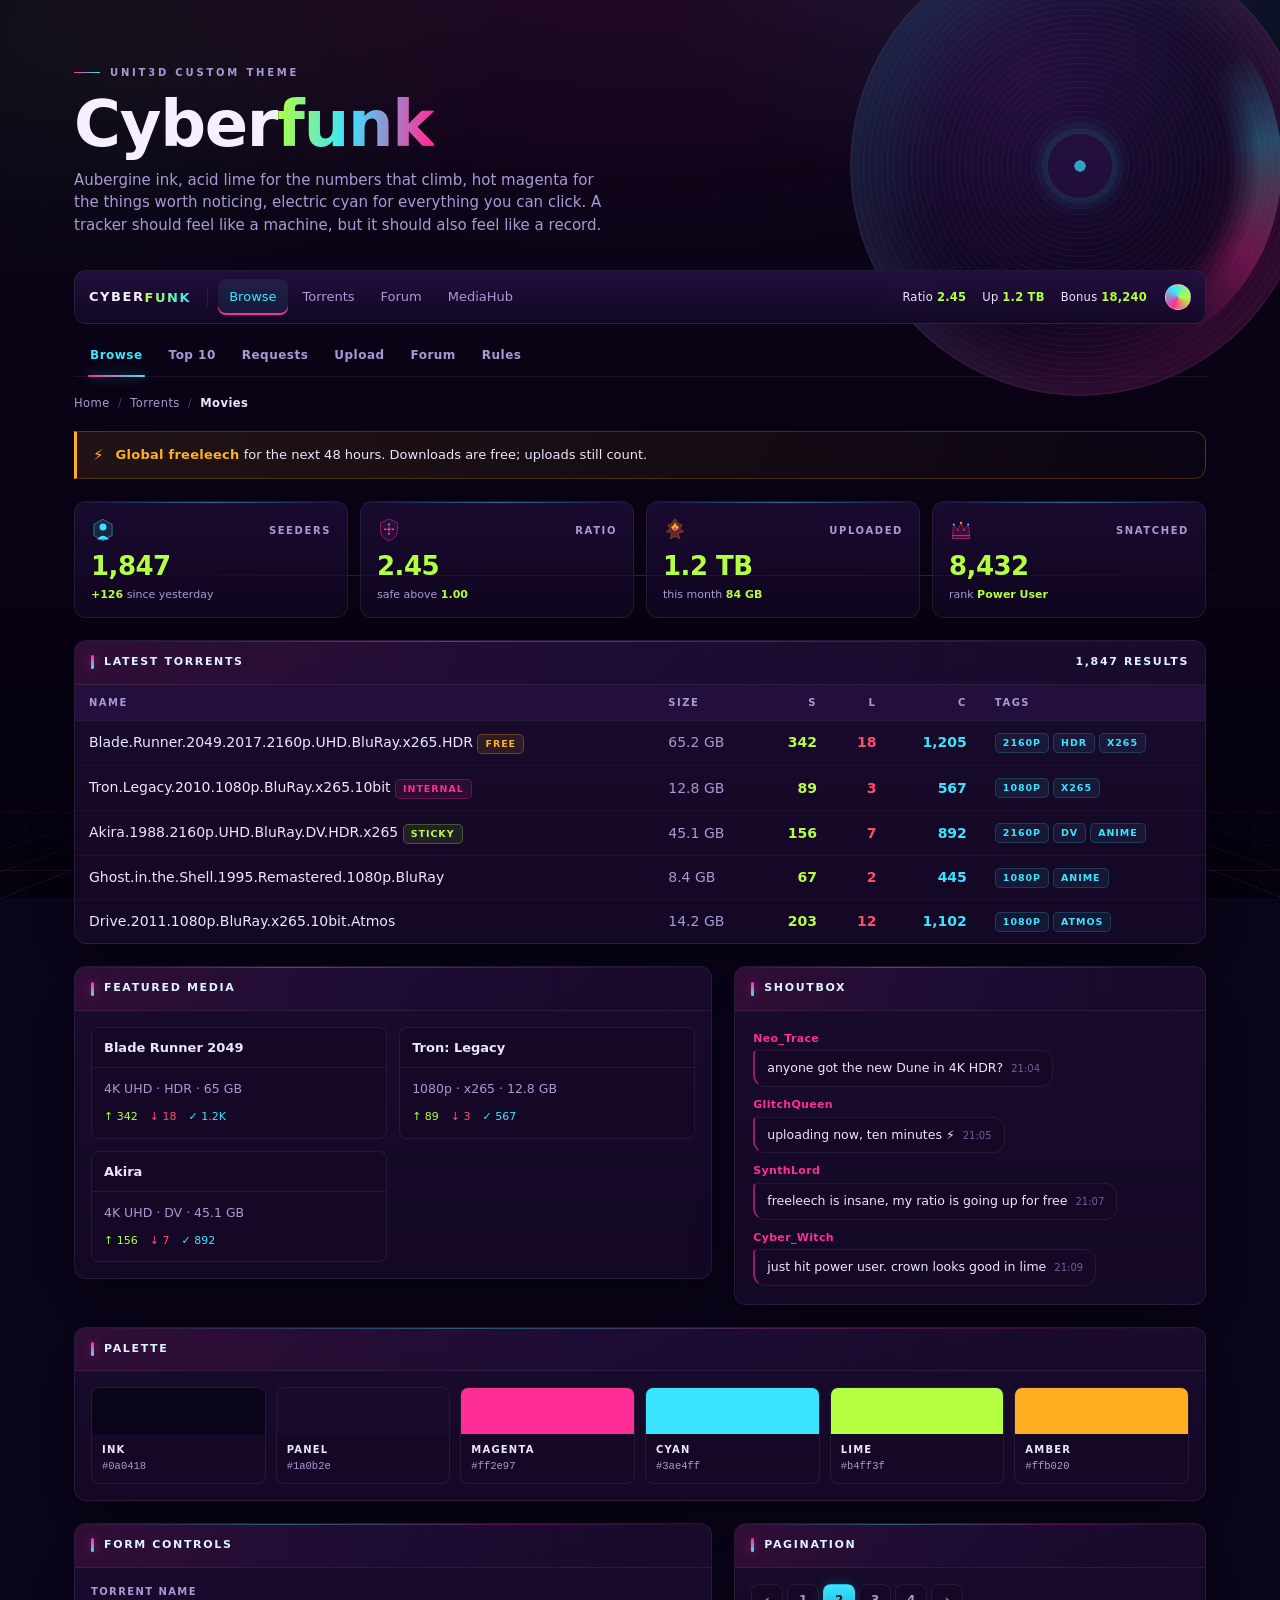
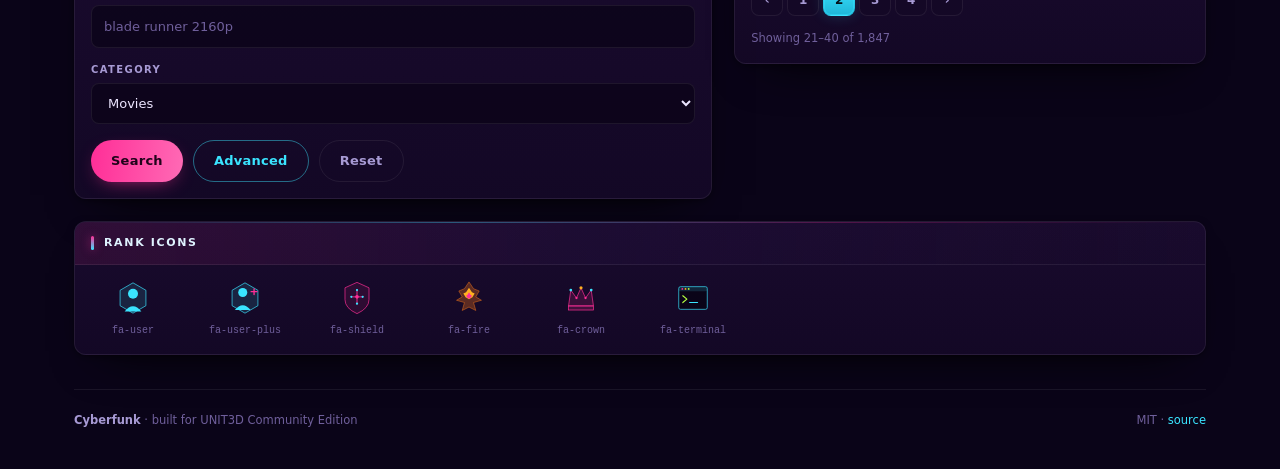
==== commit cfb736ee: "Cyberfunk: rebuild the theme around a token palette Rename from Synthwave Grid and redesign the syst" ====
--- a/index.html
+++ b/index.html
@@ -3,292 +3,484 @@
 <head>
 <meta charset="UTF-8">
 <meta name="viewport" content="width=device-width, initial-scale=1">
-<title>Synthwave Grid — UNIT3D Theme Preview</title>
-<link rel="stylesheet" href="synthwave-grid.css">
+<title>Cyberfunk — a UNIT3D theme</title>
+<link rel="stylesheet" href="cyberfunk.css">
 <style>
-/* Preview-only styles to simulate UNIT3D layout */
-body { margin: 0; font-family: 'Segoe UI', system-ui, sans-serif; font-size: 14px; }
-.preview-container { max-width: 1200px; margin: 0 auto; padding: 20px; }
-.preview-header { text-align: center; padding: 30px 0; }
-.preview-header h1 {
-    font-size: 2.5em; color: #00f0ff;
-    text-shadow: 0 0 20px rgba(0, 240, 255, 0.5), 0 0 40px rgba(255, 46, 151, 0.3);
-    margin: 0; letter-spacing: 2px;
-}
-.preview-header p { color: #9d8ec7; font-size: 1.1em; }
-
-/* Simulated top nav */
+/* ---------------------------------------------------------------------------
+ * Preview-only chrome. The theme proper is cyberfunk.css; this file fakes a
+ * UNIT3D page around it so the design can be judged without a tracker.
+ * Every colour below comes from the theme's tokens.
+ * ------------------------------------------------------------------------- */
+
+*, *::before, *::after { box-sizing: border-box; }
+
+body {
+    margin: 0;
+    font-family: var(--cf-sans);
+    font-size: 14px;
+    line-height: 1.5;
+}
+
+.shell { max-width: 1180px; margin: 0 auto; padding: 40px 24px 0; }
+
+/* Masthead */
+.masthead { position: relative; padding: 18px 0 34px; }
+
+/* A record, half-lit. Decoration only. */
+.hero-disc {
+    position: absolute; top: -104px; right: -104px;
+    width: 460px; height: 460px; border-radius: 50%;
+    pointer-events: none; opacity: .78; filter: blur(.4px);
+    background:
+        repeating-radial-gradient(circle at 50% 50%, rgba(255, 255, 255, .045) 0 1px, transparent 1px 6px),
+        radial-gradient(circle at 38% 30%, #2a1148 0%, #170a2c 46%, #0b0418 100%);
+    box-shadow:
+        inset 0 0 0 1px rgba(255, 255, 255, .08),
+        inset -40px -30px 70px rgba(var(--cf-magenta-rgb), .22),
+        inset 34px 26px 70px rgba(var(--cf-cyan-rgb), .16),
+        0 40px 80px -50px rgba(var(--cf-magenta-rgb), .8);
+    -webkit-mask-image: radial-gradient(circle, #000 58%, rgba(0, 0, 0, .85) 74%, transparent 88%);
+    mask-image: radial-gradient(circle, #000 58%, rgba(0, 0, 0, .85) 74%, transparent 88%);
+}
+/* specular arc */
+.hero-disc::before {
+    content: ""; position: absolute; inset: 6%;
+    border-radius: 50%;
+    background: conic-gradient(from 205deg, transparent 0 58%, rgba(var(--cf-cyan-rgb), .38) 66%, rgba(255, 255, 255, .22) 70%, rgba(var(--cf-magenta-rgb), .42) 76%, transparent 84%);
+    -webkit-mask-image: radial-gradient(circle, transparent 52%, #000 63%, #000 84%, transparent 92%);
+    mask-image: radial-gradient(circle, transparent 52%, #000 63%, #000 84%, transparent 92%);
+}
+/* label */
+.hero-disc::after {
+    content: ""; position: absolute; inset: 43%;
+    border-radius: 50%;
+    background:
+        radial-gradient(circle, rgba(var(--cf-cyan-rgb), .9) 0 12%, transparent 13%),
+        radial-gradient(circle, #2a1148 0 100%);
+    box-shadow: 0 0 22px rgba(var(--cf-cyan-rgb), .45);
+}
+@media (max-width: 900px) { .hero-disc { display: none; } }
+.masthead__eyebrow {
+    display: inline-flex; align-items: center; gap: 10px;
+    font-size: 10px; font-weight: 700; letter-spacing: .28em; text-transform: uppercase;
+    color: var(--cf-muted); margin-bottom: 14px;
+}
+.masthead__eyebrow::before {
+    content: ""; width: 26px; height: 1px;
+    background: linear-gradient(90deg, var(--cf-magenta), var(--cf-cyan));
+}
+.masthead h1 {
+    margin: 0;
+    font-size: clamp(38px, 6vw, 64px);
+    font-weight: 800;
+    letter-spacing: -.02em;
+    line-height: .95;
+    color: #f6efff;
+}
+.masthead h1 em {
+    font-style: normal;
+    background: linear-gradient(96deg, var(--cf-lime) 0%, var(--cf-cyan) 46%, var(--cf-magenta) 96%);
+    -webkit-background-clip: text; background-clip: text; color: transparent;
+}
+.masthead p {
+    margin: 14px 0 0; max-width: 56ch;
+    color: var(--cf-muted); font-size: 15px;
+}
+
+/* Top navigation */
 .top-nav {
-    background: var(--top-nav-bg);
-    box-shadow: var(--top-nav-box-shadow);
-    padding: 0 20px;
-    display: flex; align-items: center; gap: 20px;
-    height: 56px; margin-bottom: 20px;
-    border-radius: 10px;
-}
-.top-nav__logo { font-size: 1.3em; font-weight: bold; color: #00f0ff; text-shadow: 0 0 8px rgba(0,240,255,0.4); }
-.top-nav__link { color: var(--color-light-purple); text-decoration: none; padding: 8px 12px; border-radius: 6px; }
-.top-nav__link:hover { color: #00f0ff; background: rgba(0,240,255,0.08); }
-.top-nav__stats { margin-left: auto; color: var(--color-light-green); font-size: 0.85em; }
-
-/* Simulated panel */
+    display: flex; align-items: center; gap: 4px;
+    height: 54px; padding: 0 14px; margin-bottom: 12px;
+    border: 1px solid var(--cf-line);
+    border-radius: var(--cf-radius);
+    background: linear-gradient(180deg, rgba(36, 16, 64, .92), rgba(18, 8, 38, .92));
+    position: sticky; top: 12px; z-index: 20;
+    backdrop-filter: blur(14px);
+    box-shadow: 0 18px 40px -30px #000;
+}
+.top-nav__logo {
+    font-weight: 800; letter-spacing: .12em; font-size: 13px; color: #f6efff;
+    padding-right: 16px; margin-right: 6px; border-right: 1px solid var(--cf-line);
+}
+.top-nav__logo span {
+    background: linear-gradient(90deg, var(--cf-lime), var(--cf-cyan));
+    -webkit-background-clip: text; background-clip: text; color: transparent;
+}
+.top-nav__link {
+    color: var(--cf-muted); text-decoration: none; font-size: 13px; font-weight: 500;
+    padding: 8px 11px; border-radius: 8px;
+}
+.top-nav__link:hover { color: var(--cf-cyan); background: rgba(var(--cf-cyan-rgb), .07); }
+.top-nav__link.is-active { color: var(--cf-cyan); background: rgba(var(--cf-cyan-rgb), .08); box-shadow: inset 0 -2px 0 var(--cf-magenta); }
+.top-nav__stats { margin-left: auto; display: flex; gap: 16px; font-size: 11.5px; letter-spacing: .02em; }
+.top-nav__stats b { color: var(--cf-lime); font-weight: 700; font-variant-numeric: tabular-nums; }
+.top-nav__avatar {
+    width: 26px; height: 26px; border-radius: 50%; margin-left: 14px;
+    background: conic-gradient(from 210deg, var(--cf-magenta), var(--cf-cyan), var(--cf-lime), var(--cf-magenta));
+    border: 1px solid rgba(255, 255, 255, .25);
+}
+
+/* Secondary nav + breadcrumb */
+.secondary-nav {
+    display: flex; flex-wrap: wrap; gap: 2px; align-items: center;
+    padding: 0 4px; margin-bottom: 18px;
+    border-bottom: 1px solid var(--cf-line);
+}
+.secondary-nav a {
+    position: relative; padding: 10px 12px 12px;
+    font-size: 12px; font-weight: 600; letter-spacing: .04em;
+    color: var(--cf-muted); text-decoration: none;
+}
+.secondary-nav a:hover { color: var(--cf-text); }
+.secondary-nav a.is-active { color: var(--cf-cyan); }
+.secondary-nav a.is-active::after {
+    content: ""; position: absolute; left: 10px; right: 10px; bottom: -1px; height: 2px;
+    border-radius: 2px;
+    background: linear-gradient(90deg, var(--cf-magenta), var(--cf-cyan));
+    box-shadow: 0 0 12px rgba(var(--cf-cyan-rgb), .55);
+}
+.crumbs {
+    display: flex; align-items: center; gap: 8px;
+    margin: 0 0 18px; font-size: 11.5px; letter-spacing: .04em; color: var(--cf-dim);
+}
+.crumbs a { color: var(--cf-muted); text-decoration: none; }
+.crumbs a:hover { color: var(--cf-cyan); }
+.crumbs span.sep { color: var(--cf-dim); opacity: .6; }
+.crumbs b { color: var(--cf-text); font-weight: 600; }
+
+/* Alert */
+.alert {
+    display: flex; align-items: center; gap: 12px;
+    padding: 12px 16px; margin-bottom: 22px;
+    background: linear-gradient(90deg, rgba(var(--cf-amber-rgb), .10), rgba(var(--cf-amber-rgb), .02));
+    border: 1px solid rgba(var(--cf-amber-rgb), .22);
+    border-left: 3px solid var(--cf-amber);
+    border-radius: 0 var(--cf-radius) var(--cf-radius) 0;
+    color: var(--cf-text); font-size: 13px;
+}
+.alert__icon { color: var(--cf-amber); font-size: 15px; }
+.alert strong { color: var(--cf-amber); letter-spacing: .02em; }
+
+/* Stat cards */
+.stat-grid { display: grid; grid-template-columns: repeat(4, 1fr); gap: 12px; margin-bottom: 22px; }
+.stat-card {
+    position: relative; overflow: hidden;
+    padding: 16px 16px 14px;
+    background: linear-gradient(180deg, rgba(36, 16, 64, .65), rgba(20, 8, 38, .65));
+    border: 1px solid var(--cf-line);
+    border-radius: var(--cf-radius);
+}
+.stat-card::after {
+    content: ""; position: absolute; inset: 0 0 auto 0; height: 1px;
+    background: linear-gradient(90deg, transparent, rgba(var(--cf-cyan-rgb), .45), transparent);
+}
+.stat-card__top { display: flex; align-items: center; justify-content: space-between; margin-bottom: 10px; }
+.stat-card__icon::before { width: 24px !important; height: 24px !important; display: block; }
+.stat-card__label { color: var(--cf-muted); font-size: 10px; font-weight: 700; letter-spacing: .16em; text-transform: uppercase; }
+.stat-card__value {
+    font-size: 26px; font-weight: 800; letter-spacing: -.02em; line-height: 1.1;
+    color: var(--cf-lime); font-variant-numeric: tabular-nums;
+}
+.stat-card__delta { margin-top: 6px; font-size: 11px; color: var(--cf-muted); }
+.stat-card__delta b { color: var(--cf-lime); font-weight: 700; }
+
+/* Panels */
 .panel {
-    background: var(--panel-bg);
-    border: var(--panel-border);
-    border-radius: var(--panel-border-radius);
-    box-shadow: var(--panel-box-shadow);
-    margin-bottom: 20px;
+    background: linear-gradient(180deg, rgba(26, 11, 46, .96), rgba(20, 8, 38, .96));
+    border: 1px solid var(--cf-line);
+    border-radius: var(--cf-radius);
+    box-shadow: var(--cf-shadow);
+    margin-bottom: 22px;
     overflow: hidden;
 }
 .panel__head {
-    background: var(--panel-head-bg);
-    color: var(--panel-head-fg);
-    padding: 12px 16px;
-    font-weight: 600;
-    text-shadow: 0 0 8px rgba(0, 240, 255, 0.3);
-}
+    display: flex; align-items: center; gap: 10px;
+    padding: 13px 16px;
+    font-size: 11px; font-weight: 700; letter-spacing: .15em; text-transform: uppercase;
+    color: #dff3ff;
+    background: linear-gradient(90deg, rgba(var(--cf-magenta-rgb), .10), rgba(36, 16, 64, .35) 45%, transparent);
+    border-bottom: 1px solid var(--cf-line);
+}
+.panel__head::before {
+    content: ""; width: 3px; height: 14px; border-radius: 2px;
+    background: linear-gradient(180deg, var(--cf-magenta), var(--cf-cyan));
+    box-shadow: 0 0 10px rgba(var(--cf-magenta-rgb), .55);
+}
+.panel__head .spacer { margin-left: auto; }
 .panel__body { padding: 16px; }
 
-/* Simulated torrent table */
-.torrent-table { width: 100%; border-collapse: collapse; }
-.torrent-table th {
-    background: var(--data-table-th-bg);
-    color: #00f0ff;
-    padding: 10px 12px;
-    text-align: left;
-    font-size: 0.85em;
-    text-transform: uppercase;
-    letter-spacing: 0.5px;
-}
+/* Table */
+.table-wrap { overflow-x: auto; }
+.torrent-table { width: 100%; border-collapse: collapse; font-variant-numeric: tabular-nums; }
+.torrent-table thead th {
+    position: sticky; top: 0;
+    padding: 10px 14px; text-align: left;
+    font-size: 10px; font-weight: 700; letter-spacing: .15em; text-transform: uppercase;
+    color: var(--cf-muted);
+    background: rgba(36, 16, 64, .92);
+    border-bottom: 1px solid var(--cf-line);
+    white-space: nowrap;
+}
+.torrent-table thead th.num { text-align: right; }
 .torrent-table td {
-    padding: 10px 12px;
-    border-bottom: var(--data-table-tr-border);
-    color: var(--torrent-row-fg);
-}
-.torrent-table tr:nth-child(even) { background: var(--data-table-tr-even-bg); }
-.torrent-table tr:nth-child(odd) { background: var(--data-table-tr-odd-bg); }
-.torrent-table tr:hover { background: var(--data-table-tr-hover-bg); }
-
-.torrent-table td.seeders, .seeders { color: var(--torrent-row-seeders-fg) !important; font-weight: 600; }
-.torrent-table td.leechers, .leechers { color: var(--torrent-row-leechers-fg) !important; font-weight: 600; }
-.torrent-table td.completed, .completed { color: var(--torrent-row-completed-fg) !important; font-weight: 600; }
-.freeleech {
-    color: var(--torrent-row-freeleech-fg);
-    background: rgba(255, 174, 0, 0.1);
-    padding: 2px 8px; border-radius: 4px;
-    font-size: 0.8em; font-weight: 600;
-}
-.internal {
-    color: var(--torrent-row-internal-fg);
-    background: rgba(255, 46, 151, 0.1);
-    padding: 2px 8px; border-radius: 4px;
-    font-size: 0.8em; font-weight: 600;
-}
-
+    padding: 11px 14px;
+    border-bottom: 1px solid rgba(255, 255, 255, .035);
+    color: var(--cf-text);
+    white-space: nowrap;
+}
+.torrent-table td.num { text-align: right; font-variant-numeric: tabular-nums; }
+.torrent-table tbody tr { transition: background-color .12s ease, box-shadow .12s ease; }
+.torrent-table tbody tr:hover { background: rgba(var(--cf-cyan-rgb), .04); box-shadow: inset 2px 0 0 var(--cf-cyan); }
+.torrent-table tbody tr:last-child td { border-bottom: 0; }
+.torrent-table .name { color: var(--cf-text); font-weight: 500; white-space: normal; }
+.torrent-table .name a { color: var(--cf-text); }
+.torrent-table .name a:hover { color: var(--cf-cyan); }
+.torrent-table .size { color: var(--cf-muted); }
+.torrent-table .seeders { color: var(--cf-lime); font-weight: 700; }
+.torrent-table .leechers { color: var(--cf-red); font-weight: 700; }
+.torrent-table .completed { color: var(--cf-cyan); font-weight: 700; }
+.torrent-table .tags { display: flex; gap: 4px; }
+
+/* Chips */
 .tag {
-    display: inline-block;
-    color: var(--torrent-tag-fg);
-    background: var(--torrent-tag-bg);
-    padding: 2px 8px;
-    border-radius: 4px;
-    font-size: 0.75em;
-    margin: 1px;
-}
-
+    display: inline-block; padding: 2px 7px;
+    font-size: 9.5px; font-weight: 700; letter-spacing: .1em; text-transform: uppercase;
+    color: var(--cf-cyan);
+    background: rgba(var(--cf-cyan-rgb), .07);
+    border: 1px solid rgba(var(--cf-cyan-rgb), .18);
+    border-radius: 5px;
+}
+.tag--free { color: var(--cf-amber); background: rgba(var(--cf-amber-rgb), .10); border-color: rgba(var(--cf-amber-rgb), .28); }
+.tag--internal { color: var(--cf-magenta); background: rgba(var(--cf-magenta-rgb), .10); border-color: rgba(var(--cf-magenta-rgb), .28); }
+.tag--sticky { color: var(--cf-lime); background: rgba(var(--cf-lime-rgb), .09); border-color: rgba(var(--cf-lime-rgb), .26); }
+
+/* Cards */
+.cards-grid { display: grid; grid-template-columns: repeat(auto-fill, minmax(220px, 1fr)); gap: 12px; }
+.card {
+    background: var(--cf-sunk);
+    border: 1px solid var(--cf-line);
+    border-radius: var(--cf-radius-sm);
+    overflow: hidden;
+}
+.card__head { padding: 10px 12px; font-size: 13px; font-weight: 700; color: var(--cf-text); border-bottom: 1px solid var(--cf-line); }
+.card__body { padding: 12px; color: var(--cf-muted); font-size: 12.5px; }
+.card__meta { display: flex; gap: 12px; margin-top: 10px; font-size: 11px; font-variant-numeric: tabular-nums; }
+.card__meta .seeders { color: var(--cf-lime); }
+.card__meta .leechers { color: var(--cf-red); }
+.card__meta .completed { color: var(--cf-cyan); }
+
+/* Chat */
+.chatbox { max-height: 268px; overflow-y: auto; display: flex; flex-direction: column; gap: 10px; padding: 4px 2px 2px; }
+.chat-msg__user { font-size: 11px; font-weight: 700; letter-spacing: .03em; color: var(--cf-magenta); margin-bottom: 3px; }
+.chat-bubble {
+    display: inline-block; max-width: 92%; padding: 8px 12px;
+    font-size: 12.5px; color: var(--cf-text);
+    background: var(--cf-sunk);
+    border: 1px solid var(--cf-line);
+    border-left: 2px solid rgba(var(--cf-magenta-rgb), .55);
+    border-radius: 4px 12px 12px 12px;
+}
+.chat-bubble time { color: var(--cf-dim); font-size: 10px; margin-left: 8px; }
+
+/* Palette strip */
+.palette { display: grid; grid-template-columns: repeat(auto-fit, minmax(120px, 1fr)); gap: 10px; }
+.swatch { border: 1px solid var(--cf-line); border-radius: var(--cf-radius-sm); overflow: hidden; background: var(--cf-sunk); }
+.swatch__chip { height: 46px; }
+.swatch__meta { padding: 8px 10px; }
+.swatch__name { display: block; font-size: 10px; font-weight: 700; letter-spacing: .12em; text-transform: uppercase; color: var(--cf-text); }
+.swatch__hex { display: block; font-family: var(--cf-mono); font-size: 10.5px; color: var(--cf-muted); margin-top: 2px; }
+
+/* Forms */
+.form-group { margin-bottom: 14px; }
+.form-label { display: block; margin-bottom: 6px; font-size: 10px; font-weight: 700; letter-spacing: .14em; text-transform: uppercase; color: var(--cf-muted); }
+.form-input, .form-select {
+    width: 100%; padding: 11px 12px;
+    font: inherit; font-size: 13px; color: var(--cf-text);
+    background: rgba(10, 4, 24, .7);
+    border: 1px solid var(--cf-line);
+    border-radius: var(--cf-radius-sm);
+    transition: border-color .15s ease, box-shadow .15s ease;
+}
+.form-input:focus, .form-select:focus {
+    outline: none;
+    border-color: var(--cf-cyan);
+    box-shadow: var(--cf-ring);
+}
+.form-row { display: flex; gap: 10px; margin-top: 16px; }
+
+.btn-filled, .btn-outlined, .btn-ghost {
+    font: inherit; font-size: 13px; font-weight: 700; letter-spacing: .02em;
+    padding: 10px 20px; border-radius: 999px; cursor: pointer;
+    transition: transform .12s ease, box-shadow .18s ease, background-color .18s ease, border-color .18s ease;
+}
 .btn-filled {
-    background: var(--button-filled-bg);
-    color: var(--button-filled-fg);
-    border: var(--button-filled-border);
-    border-radius: var(--button-filled-border-radius);
-    padding: 8px 20px;
-    cursor: pointer;
-    font-size: 0.9em;
-    box-shadow: 0 0 10px rgba(255, 46, 151, 0.2);
-}
+    color: #20031a; border: 0;
+    background: linear-gradient(96deg, var(--cf-magenta), #ff6ab5);
+    box-shadow: 0 6px 20px -10px rgba(var(--cf-magenta-rgb), .9);
+}
+.btn-filled:hover { transform: translateY(-1px); box-shadow: 0 10px 26px -10px rgba(var(--cf-magenta-rgb), .95); }
 .btn-outlined {
-    background: var(--button-outlined-bg);
-    color: var(--button-outlined-fg);
-    border: var(--button-outlined-border);
-    border-radius: var(--button-outlined-border-radius);
-    padding: 8px 20px;
-    cursor: pointer;
-    font-size: 0.9em;
-}
-
-.cards-grid { display: grid; grid-template-columns: repeat(auto-fill, minmax(250px, 1fr)); gap: 16px; margin-bottom: 20px; }
-.card {
-    background: var(--torrent-card-bg);
-    border: var(--torrent-card-border);
-    border-radius: 10px;
-    overflow: hidden;
-    box-shadow: 0 0 12px rgba(0, 0, 0, 0.3);
-}
-.card__head { background: var(--torrent-card-head-bg); color: var(--torrent-card-head-fg); padding: 10px 14px; font-weight: 600; }
-.card__body { padding: 14px; color: var(--text-color); }
-.card__meta { display: flex; gap: 15px; margin-top: 8px; font-size: 0.85em; }
-
-.stat-grid { display: grid; grid-template-columns: repeat(4, 1fr); gap: 12px; margin-bottom: 20px; }
-.stat-card {
-    background: var(--user-stat-card-bg);
-    border: var(--user-stat-card-border);
-    border-radius: var(--user-stat-card-border-radius);
-    box-shadow: var(--user-stat-card-box-shadow);
-    padding: 16px;
-    text-align: center;
-}
-.stat-card__icon { font-size: 1.8em; margin-bottom: 8px; color: var(--color-blue); }
-.stat-card__value { font-size: 1.5em; font-weight: bold; color: #00f0ff; }
-.stat-card__label { color: var(--color-light-purple); font-size: 0.8em; text-transform: uppercase; letter-spacing: 0.5px; }
-
-.chatbox {
-    background: var(--chatbox-message-bg);
-    border-radius: 10px;
-    padding: 16px;
-    max-height: 300px;
-    overflow-y: auto;
-}
-.chat-msg { margin-bottom: 10px; }
-.chat-msg__user { color: var(--color-light-magenta); font-weight: 600; font-size: 0.85em; }
-.chat-msg__text { color: var(--text-color); font-size: 0.9em; padding-left: 8px; }
-.chat-bubble {
-    background: var(--message-bubble-bg);
-    border: var(--message-bubble-border);
-    border-radius: var(--message-bubble-border-radius);
-    box-shadow: var(--message-bubble-box-shadow);
-    padding: 10px 14px;
-    display: inline-block;
-    margin: 4px 0;
-    max-width: 80%;
-}
-
-.icon-showcase { display: flex; gap: 30px; flex-wrap: wrap; align-items: center; }
-.icon-item { text-align: center; }
-.icon-item span { display: block; margin-top: 6px; color: var(--color-light-purple); font-size: 0.75em; }
-.icon-item i { font-style: normal; }
-
-.pagination { display: flex; gap: 4px; justify-content: center; padding: 16px; }
+    color: var(--cf-cyan); background: transparent;
+    border: 1px solid rgba(var(--cf-cyan-rgb), .45);
+}
+.btn-outlined:hover { background: rgba(var(--cf-cyan-rgb), .08); box-shadow: 0 0 18px rgba(var(--cf-cyan-rgb), .18); }
+.btn-ghost { color: var(--cf-muted); background: transparent; border: 1px solid var(--cf-line); }
+.btn-ghost:hover { color: var(--cf-text); border-color: rgba(255, 255, 255, .18); }
+
+/* Pagination */
+.pagination { display: flex; gap: 4px; align-items: center; flex-wrap: wrap; }
 .page {
-    background: var(--paginate-bg);
-    color: var(--paginate-fg);
-    padding: 6px 12px;
-    border-radius: 6px;
-    text-decoration: none;
-}
-.page:hover { background: var(--paginate-bg-hover); color: #00f0ff; }
-.page.current { background: var(--paginate-bg-current); color: #00f0ff; font-weight: 600; }
-
-.alert {
-    background: var(--alert-bg);
-    color: var(--alert-fg);
-    border: 1px solid rgba(255, 174, 0, 0.3);
+    display: inline-flex; align-items: center; justify-content: center;
+    min-width: 32px; height: 32px; padding: 0 10px;
+    font-size: 12px; font-weight: 600; text-decoration: none;
+    color: var(--cf-muted);
+    background: var(--cf-sunk);
+    border: 1px solid var(--cf-line);
     border-radius: 8px;
-    padding: 12px 16px;
-    margin-bottom: 20px;
-    box-shadow: 0 0 15px rgba(255, 174, 0, 0.1);
-    display: flex; align-items: center; gap: 10px;
-}
-.alert__icon { font-size: 1.2em; color: #ffae00; }
-
-.form-group { margin-bottom: 16px; }
-.form-label { display: block; margin-bottom: 6px; color: var(--color-light-blue); font-size: 0.85em; font-weight: 600; }
-.form-input {
-    background: var(--body-bg);
-    border: var(--input-text-border);
-    border-radius: var(--input-text-border-radius);
-    color: var(--input-text-fg);
-    padding: var(--input-text-padding);
-    width: 100%;
-    box-sizing: border-box;
-}
-.form-input:focus { border: var(--input-text-border-active); outline: none; box-shadow: 0 0 8px rgba(0, 240, 255, 0.2); }
-
-.two-col { display: grid; grid-template-columns: 1fr 1fr; gap: 20px; }
-@media (max-width: 768px) { .two-col { grid-template-columns: 1fr; } .stat-grid { grid-template-columns: repeat(2, 1fr); } }
-
-/* Fake FontAwesome for icon display */
-.fa-user, .fa-user-plus, .fa-shield, .fa-fire, .fa-crown, .fa-terminal { display: inline-block; }
+}
+.page:hover { color: var(--cf-cyan); border-color: rgba(var(--cf-cyan-rgb), .35); }
+.page.current {
+    color: #06121a;
+    background: linear-gradient(180deg, var(--cf-cyan), #1fb6d8);
+    border-color: transparent;
+    box-shadow: 0 0 18px rgba(var(--cf-cyan-rgb), .35);
+}
+
+/* Icon strip */
+.icon-strip { display: flex; flex-wrap: wrap; gap: 28px; align-items: flex-start; }
+.icon-item { display: flex; flex-direction: column; align-items: center; gap: 8px; width: 84px; }
+.icon-item i { display: block; width: 34px; height: 34px; }
+.icon-item i::before { width: 34px !important; height: 34px !important; display: block; }
+.icon-item span { font-family: var(--cf-mono); font-size: 10px; color: var(--cf-dim); }
+
+/* Footer */
+.footer {
+    margin-top: 34px; padding: 22px 0 40px;
+    border-top: 1px solid var(--cf-line);
+    display: flex; justify-content: space-between; gap: 16px; flex-wrap: wrap;
+    font-size: 11.5px; color: var(--cf-dim);
+}
+.footer b { color: var(--cf-muted); font-weight: 600; }
+
+.two-col { display: grid; grid-template-columns: 1.15fr .85fr; gap: 22px; align-items: start; }
+@media (max-width: 900px) {
+    .two-col { grid-template-columns: 1fr; }
+    .stat-grid { grid-template-columns: repeat(2, 1fr); }
+}
+@media (max-width: 620px) {
+    .shell { padding: 24px 16px 0; }
+    .top-nav__stats { display: none; }
+    .stat-grid { grid-template-columns: 1fr 1fr; }
+}
 </style>
 </head>
 <body>
 
-<div class="preview-container">
-
-    <div class="preview-header">
-        <h1>SYNTHWAVE GRID</h1>
-        <p>UNIT3D Custom Theme &mdash; Cyberpunk / Synthwave Aesthetic</p>
-    </div>
-
-    <div class="top-nav">
-        <div class="top-nav__logo">SYNTH<span style="color: var(--color-magenta)">WAVE</span></div>
-        <a class="top-nav__link" href="#">Browse</a>
+<div class="shell">
+
+    <header class="masthead">
+        <div class="hero-disc" aria-hidden="true"></div>
+        <div class="masthead__eyebrow">UNIT3D custom theme</div>
+        <h1>Cyber<em>funk</em></h1>
+        <p>Aubergine ink, acid lime for the numbers that climb, hot magenta for the things worth noticing, electric cyan for everything you can click. A tracker should feel like a machine, but it should also feel like a record.</p>
+    </header>
+
+    <nav class="top-nav">
+        <div class="top-nav__logo">CYBER<span>FUNK</span></div>
+        <a class="top-nav__link is-active" href="#">Browse</a>
         <a class="top-nav__link" href="#">Torrents</a>
         <a class="top-nav__link" href="#">Forum</a>
         <a class="top-nav__link" href="#">MediaHub</a>
-        <div class="top-nav__stats">Ratio: 2.45 | Up: 1.2TB</div>
+        <div class="top-nav__stats">
+            <span>Ratio <b>2.45</b></span>
+            <span>Up <b>1.2 TB</b></span>
+            <span>Bonus <b>18,240</b></span>
+        </div>
+        <span class="top-nav__avatar" aria-hidden="true"></span>
+    </nav>
+
+    <nav class="secondary-nav">
+        <a class="is-active" href="#">Browse</a>
+        <a href="#">Top 10</a>
+        <a href="#">Requests</a>
+        <a href="#">Upload</a>
+        <a href="#">Forum</a>
+        <a href="#">Rules</a>
+    </nav>
+
+    <div class="crumbs">
+        <a href="#">Home</a><span class="sep">/</span>
+        <a href="#">Torrents</a><span class="sep">/</span>
+        <b>Movies</b>
     </div>
 
     <div class="alert">
         <span class="alert__icon">&#9889;</span>
-        <span><strong>Global Freeleech Active!</strong> All torrents are free for the next 48 hours. Upload stats still count.</span>
+        <span><strong>Global freeleech</strong> for the next 48 hours. Downloads are free; uploads still count.</span>
     </div>
 
     <div class="stat-grid">
         <div class="stat-card">
-            <div class="stat-card__icon">&#128100;</div>
+            <div class="stat-card__top"><i class="fa-user stat-card__icon"></i><span class="stat-card__label">Seeders</span></div>
             <div class="stat-card__value">1,847</div>
-            <div class="stat-card__label">Seeders</div>
+            <div class="stat-card__delta"><b>+126</b> since yesterday</div>
         </div>
         <div class="stat-card">
-            <div class="stat-card__icon">&#128202;</div>
+            <div class="stat-card__top"><i class="fa-shield stat-card__icon"></i><span class="stat-card__label">Ratio</span></div>
             <div class="stat-card__value">2.45</div>
-            <div class="stat-card__label">Ratio</div>
+            <div class="stat-card__delta">safe above <b>1.00</b></div>
         </div>
         <div class="stat-card">
-            <div class="stat-card__icon">&#128190;</div>
+            <div class="stat-card__top"><i class="fa-fire stat-card__icon"></i><span class="stat-card__label">Uploaded</span></div>
             <div class="stat-card__value">1.2 TB</div>
-            <div class="stat-card__label">Uploaded</div>
+            <div class="stat-card__delta">this month <b>84 GB</b></div>
         </div>
         <div class="stat-card">
-            <div class="stat-card__icon">&#127919;</div>
+            <div class="stat-card__top"><i class="fa-crown stat-card__icon"></i><span class="stat-card__label">Snatched</span></div>
             <div class="stat-card__value">8,432</div>
-            <div class="stat-card__label">Snatched</div>
+            <div class="stat-card__delta">rank <b>Power User</b></div>
         </div>
     </div>
 
     <div class="panel">
-        <div class="panel__head">&#9889; Latest Torrents</div>
-        <div class="panel__body" style="padding: 0">
+        <div class="panel__head">Latest torrents <span class="spacer"></span> 1,847 results</div>
+        <div class="table-wrap">
             <table class="torrent-table">
                 <thead>
                     <tr>
-                        <th>Name</th><th>Size</th><th>S</th><th>L</th><th>C</th><th>Tags</th>
+                        <th>Name</th><th>Size</th><th class="num">S</th><th class="num">L</th><th class="num">C</th><th>Tags</th>
                     </tr>
                 </thead>
                 <tbody>
                     <tr>
-                        <td><a href="#">Blade.Runner.2049.2017.2160p.UHD.BluRay.x265.HDR</a> <span class="freeleech">FREE</span></td>
-                        <td>65.2 GB</td><td class="seeders">342</td><td class="leechers">18</td><td class="completed">1,205</td>
-                        <td><span class="tag">2160p</span><span class="tag">HDR</span><span class="tag">x265</span></td>
+                        <td class="name"><a href="#">Blade.Runner.2049.2017.2160p.UHD.BluRay.x265.HDR</a> <span class="tag tag--free">Free</span></td>
+                        <td class="size">65.2 GB</td>
+                        <td class="num seeders">342</td><td class="num leechers">18</td><td class="num completed">1,205</td>
+                        <td><div class="tags"><span class="tag">2160p</span><span class="tag">HDR</span><span class="tag">x265</span></div></td>
                     </tr>
                     <tr>
-                        <td><a href="#">Tron.Legacy.2010.1080p.BluRay.x265.10bit</a> <span class="internal">INTERNAL</span></td>
-                        <td>12.8 GB</td><td class="seeders">89</td><td class="leechers">3</td><td class="completed">567</td>
-                        <td><span class="tag">1080p</span><span class="tag">x265</span></td>
-                    </tr>
-                    <tr style="background: var(--torrent-row-sticky-bg);">
-                        <td><a href="#">Akira.1988.2160p.UHD.BluRay.DV.HDR.x265</a> <span class="freeleech">FREE</span></td>
-                        <td>45.1 GB</td><td class="seeders">156</td><td class="leechers">7</td><td class="completed">892</td>
-                        <td><span class="tag">2160p</span><span class="tag">DV</span><span class="tag">Anime</span></td>
+                        <td class="name"><a href="#">Tron.Legacy.2010.1080p.BluRay.x265.10bit</a> <span class="tag tag--internal">Internal</span></td>
+                        <td class="size">12.8 GB</td>
+                        <td class="num seeders">89</td><td class="num leechers">3</td><td class="num completed">567</td>
+                        <td><div class="tags"><span class="tag">1080p</span><span class="tag">x265</span></div></td>
                     </tr>
                     <tr>
-                        <td><a href="#">Ghost.in.the.Shell.1995.Remastered.1080p</a></td>
-                        <td>8.4 GB</td><td class="seeders">67</td><td class="leechers">2</td><td class="completed">445</td>
-                        <td><span class="tag">1080p</span><span class="tag">Anime</span></td>
+                        <td class="name"><a href="#">Akira.1988.2160p.UHD.BluRay.DV.HDR.x265</a> <span class="tag tag--sticky">Sticky</span></td>
+                        <td class="size">45.1 GB</td>
+                        <td class="num seeders">156</td><td class="num leechers">7</td><td class="num completed">892</td>
+                        <td><div class="tags"><span class="tag">2160p</span><span class="tag">DV</span><span class="tag">Anime</span></div></td>
                     </tr>
                     <tr>
-                        <td><a href="#">Drive.2011.1080p.BluRay.x265.10bit.Atmos</a></td>
-                        <td>14.2 GB</td><td class="seeders">203</td><td class="leechers">12</td><td class="completed">1,102</td>
-                        <td><span class="tag">1080p</span><span class="tag">x265</span><span class="tag">Atmos</span></td>
+                        <td class="name"><a href="#">Ghost.in.the.Shell.1995.Remastered.1080p.BluRay</a></td>
+                        <td class="size">8.4 GB</td>
+                        <td class="num seeders">67</td><td class="num leechers">2</td><td class="num completed">445</td>
+                        <td><div class="tags"><span class="tag">1080p</span><span class="tag">Anime</span></div></td>
+                    </tr>
+                    <tr>
+                        <td class="name"><a href="#">Drive.2011.1080p.BluRay.x265.10bit.Atmos</a></td>
+                        <td class="size">14.2 GB</td>
+                        <td class="num seeders">203</td><td class="num leechers">12</td><td class="num completed">1,102</td>
+                        <td><div class="tags"><span class="tag">1080p</span><span class="tag">Atmos</span></div></td>
                     </tr>
                 </tbody>
             </table>
@@ -297,29 +489,28 @@
 
     <div class="two-col">
         <div class="panel">
-            <div class="panel__head">&#127916; Featured Media</div>
+            <div class="panel__head">Featured media</div>
             <div class="panel__body">
-                <div class="cards-grid" style="margin-bottom: 0">
+                <div class="cards-grid">
                     <div class="card">
                         <div class="card__head">Blade Runner 2049</div>
                         <div class="card__body">
-                            <div>4K UHD &middot; HDR &middot; 65GB</div>
-                            <div class="card__meta">
-                                <span class="seeders">&#8593; 342</span>
-                                <span class="leechers">&#8595; 18</span>
-                                <span class="completed">&#10003; 1.2K</span>
-                            </div>
+                            4K UHD &middot; HDR &middot; 65 GB
+                            <div class="card__meta"><span class="seeders">&#8593; 342</span><span class="leechers">&#8595; 18</span><span class="completed">&#10003; 1.2K</span></div>
                         </div>
                     </div>
                     <div class="card">
-                        <div class="card__head">Tron Legacy</div>
+                        <div class="card__head">Tron: Legacy</div>
                         <div class="card__body">
-                            <div>1080p &middot; x265 &middot; 13GB</div>
-                            <div class="card__meta">
-                                <span class="seeders">&#8593; 89</span>
-                                <span class="leechers">&#8595; 3</span>
-                                <span class="completed">&#10003; 567</span>
-                            </div>
+                            1080p &middot; x265 &middot; 12.8 GB
+                            <div class="card__meta"><span class="seeders">&#8593; 89</span><span class="leechers">&#8595; 3</span><span class="completed">&#10003; 567</span></div>
+                        </div>
+                    </div>
+                    <div class="card">
+                        <div class="card__head">Akira</div>
+                        <div class="card__body">
+                            4K UHD &middot; DV &middot; 45.1 GB
+                            <div class="card__meta"><span class="seeders">&#8593; 156</span><span class="leechers">&#8595; 7</span><span class="completed">&#10003; 892</span></div>
                         </div>
                     </div>
                 </div>
@@ -327,32 +518,24 @@
         </div>
 
         <div class="panel">
-            <div class="panel__head">&#128172; Shoutbox</div>
+            <div class="panel__head">Shoutbox</div>
             <div class="panel__body">
                 <div class="chatbox">
-                    <div class="chat-msg">
-                        <div class="chat-msg__user">Neo_Trace:</div>
-                        <div class="chat-bubble">
-                            <div class="chat-msg__text">anyone got the new DUNE in 4K HDR?</div>
-                        </div>
+                    <div>
+                        <div class="chat-msg__user">Neo_Trace</div>
+                        <div class="chat-bubble">anyone got the new Dune in 4K HDR?<time>21:04</time></div>
                     </div>
-                    <div class="chat-msg">
-                        <div class="chat-msg__user">GlitchQueen:</div>
-                        <div class="chat-bubble">
-                            <div class="chat-msg__text">uploading it now, give me 10 mins &#9889;</div>
-                        </div>
+                    <div>
+                        <div class="chat-msg__user">GlitchQueen</div>
+                        <div class="chat-bubble">uploading now, ten minutes &#9889;<time>21:05</time></div>
                     </div>
-                    <div class="chat-msg">
-                        <div class="chat-msg__user">SynthLord:</div>
-                        <div class="chat-bubble">
-                            <div class="chat-msg__text">freeleech is insane, my ratio is going crazy</div>
-                        </div>
+                    <div>
+                        <div class="chat-msg__user">SynthLord</div>
+                        <div class="chat-bubble">freeleech is insane, my ratio is going up for free<time>21:07</time></div>
                     </div>
-                    <div class="chat-msg">
-                        <div class="chat-msg__user">Cyber_Witch:</div>
-                        <div class="chat-bubble">
-                            <div class="chat-msg__text">just hit power user &#127881; neon crown looking fresh</div>
-                        </div>
+                    <div>
+                        <div class="chat-msg__user">Cyber_Witch</div>
+                        <div class="chat-bubble">just hit power user. crown looks good in lime<time>21:09</time></div>
                     </div>
                 </div>
             </div>
@@ -360,84 +543,79 @@
     </div>
 
     <div class="panel">
-        <div class="panel__head">&#127912; Custom SVG Icons</div>
+        <div class="panel__head">Palette</div>
         <div class="panel__body">
-            <div class="icon-showcase">
-                <div class="icon-item">
-                    <i class="fa-user" style="font-size: 30px;"></i>
-                    <span>fa-user</span>
+            <div class="palette">
+                <div class="swatch"><div class="swatch__chip" style="background: var(--cf-ink)"></div><div class="swatch__meta"><span class="swatch__name">Ink</span><span class="swatch__hex">#0a0418</span></div></div>
+                <div class="swatch"><div class="swatch__chip" style="background: var(--cf-panel)"></div><div class="swatch__meta"><span class="swatch__name">Panel</span><span class="swatch__hex">#1a0b2e</span></div></div>
+                <div class="swatch"><div class="swatch__chip" style="background: var(--cf-magenta)"></div><div class="swatch__meta"><span class="swatch__name">Magenta</span><span class="swatch__hex">#ff2e97</span></div></div>
+                <div class="swatch"><div class="swatch__chip" style="background: var(--cf-cyan)"></div><div class="swatch__meta"><span class="swatch__name">Cyan</span><span class="swatch__hex">#3ae4ff</span></div></div>
+                <div class="swatch"><div class="swatch__chip" style="background: var(--cf-lime)"></div><div class="swatch__meta"><span class="swatch__name">Lime</span><span class="swatch__hex">#b4ff3f</span></div></div>
+                <div class="swatch"><div class="swatch__chip" style="background: var(--cf-amber)"></div><div class="swatch__meta"><span class="swatch__name">Amber</span><span class="swatch__hex">#ffb020</span></div></div>
+            </div>
+        </div>
+    </div>
+
+    <div class="two-col">
+        <div class="panel">
+            <div class="panel__head">Form controls</div>
+            <div class="panel__body">
+                <div class="form-group">
+                    <label class="form-label" for="q">Torrent name</label>
+                    <input class="form-input" id="q" type="text" placeholder="blade runner 2160p">
                 </div>
-                <div class="icon-item">
-                    <i class="fa-user-plus" style="font-size: 30px;"></i>
-                    <span>fa-user-plus</span>
+                <div class="form-group">
+                    <label class="form-label" for="c">Category</label>
+                    <select class="form-select" id="c">
+                        <option>Movies</option>
+                        <option>TV</option>
+                        <option>Music</option>
+                    </select>
                 </div>
-                <div class="icon-item">
-                    <i class="fa-shield" style="font-size: 30px;"></i>
-                    <span>fa-shield</span>
-                </div>
-                <div class="icon-item">
-                    <i class="fa-fire" style="font-size: 30px;"></i>
-                    <span>fa-fire</span>
-                </div>
-                <div class="icon-item">
-                    <i class="fa-crown" style="font-size: 30px;"></i>
-                    <span>fa-crown</span>
-                </div>
-                <div class="icon-item">
-                    <i class="fa-terminal" style="font-size: 30px;"></i>
-                    <span>fa-terminal</span>
+                <div class="form-row">
+                    <button class="btn-filled">Search</button>
+                    <button class="btn-outlined">Advanced</button>
+                    <button class="btn-ghost">Reset</button>
                 </div>
             </div>
         </div>
-    </div>
-
-    <div class="two-col">
+
         <div class="panel">
-            <div class="panel__head">&#128221; Form Controls</div>
+            <div class="panel__head">Pagination</div>
             <div class="panel__body">
-                <div class="form-group">
-                    <label class="form-label">Torrent Name</label>
-                    <input class="form-input" type="text" placeholder="Search torrents...">
-                </div>
-                <div class="form-group">
-                    <label class="form-label">Category</label>
-                    <input class="form-input" type="text" placeholder="Select category...">
-                </div>
-                <div style="display: flex; gap: 12px; margin-top: 16px;">
-                    <button class="btn-filled">Search</button>
-                    <button class="btn-outlined">Advanced</button>
-                </div>
-            </div>
-        </div>
-
-        <div class="panel">
-            <div class="panel__head">&#128196; Pagination</div>
-            <div class="panel__body">
-                <p style="color: var(--color-light-purple); margin-bottom: 16px;">Page navigation with neon-styled buttons:</p>
                 <div class="pagination">
-                    <a class="page" href="#">&lsaquo; Prev</a>
+                    <a class="page" href="#">&lsaquo;</a>
                     <a class="page" href="#">1</a>
                     <a class="page current" href="#">2</a>
                     <a class="page" href="#">3</a>
                     <a class="page" href="#">4</a>
-                    <a class="page" href="#">5</a>
-                    <a class="page" href="#">Next &rsaquo;</a>
+                    <a class="page" href="#">&rsaquo;</a>
                 </div>
-                <div style="text-align: center; margin-top: 16px;">
-                    <p style="color: var(--color-light-purple); font-size: 0.85em;">
-                        Showing 21-40 of 1,847 results
-                    </p>
-                </div>
+                <p style="margin: 14px 0 0; font-size: 11.5px; color: var(--cf-dim); font-variant-numeric: tabular-nums;">Showing 21&ndash;40 of 1,847</p>
             </div>
         </div>
     </div>
 
-    <div style="text-align: center; padding: 30px 0; color: var(--color-light-purple); font-size: 0.85em;">
-        <p>Synthwave Grid Theme &middot; Built for UNIT3D Community Edition</p>
-        <p style="color: #6b5b8e; margin-top: 4px;">Deep purple base &middot; Neon pink &amp; cyan accents &middot; Glowing panels &middot; Custom SVG icons</p>
-    </div>
+    <div class="panel">
+        <div class="panel__head">Rank icons</div>
+        <div class="panel__body">
+            <div class="icon-strip">
+                <div class="icon-item"><i class="fa-user"></i><span>fa-user</span></div>
+                <div class="icon-item"><i class="fa-user-plus"></i><span>fa-user-plus</span></div>
+                <div class="icon-item"><i class="fa-shield"></i><span>fa-shield</span></div>
+                <div class="icon-item"><i class="fa-fire"></i><span>fa-fire</span></div>
+                <div class="icon-item"><i class="fa-crown"></i><span>fa-crown</span></div>
+                <div class="icon-item"><i class="fa-terminal"></i><span>fa-terminal</span></div>
+            </div>
+        </div>
+    </div>
+
+    <footer class="footer">
+        <div><b>Cyberfunk</b> &middot; built for UNIT3D Community Edition</div>
+        <div>MIT &middot; <a href="https://github.com/Binz120/unit3d-themes">source</a></div>
+    </footer>
 
 </div>
 
 </body>
-</html>+</html>
--- a/cyberfunk.css
+++ b/cyberfunk.css
@@ -0,0 +1,1064 @@
+/* ============================================================================
+ * CYBERFUNK — UNIT3D custom theme
+ *
+ * Cyberpunk bones, funk blood: aubergine ink, acid lime for the numbers that
+ * climb, hot magenta for the things that want your eye, electric cyan for
+ * anything you can click, amber for the one warning worth reading. Panels are
+ * lit from above with a hairline, the floor is a perspective grid, and every
+ * unit of colour is spent on a job rather than for decoration.
+ *
+ * Deploy: host this file publicly and paste the URL (or its contents) into
+ * UNIT3D → Settings → custom_css. No build step, no dependencies.
+ * Best with: Galactic (style 1) or Material Dark (style 13) as the base.
+ ========================================================================== */
+
+/* ============================================================================
+ * 0. DESIGN TOKENS
+ *
+ * The palette is Cyberfunk: aubergine ink, acid lime for anything counting up,
+ * hot magenta for anything that wants attention, electric cyan for anything you
+ * can click, amber for the one warning you should read. Everything below maps
+ * UNIT3D's variables onto these ten tokens, so retuning the theme means editing
+ * this block and nothing else.
+ * ========================================================================== */
+
+:root {
+    /* Surfaces, darkest to lightest */
+    --cf-ink: #0a0418;          /* page */
+    --cf-ink-2: #120826;        /* nav, footer */
+    --cf-sunk: #140826;         /* inset wells, code, tables */
+    --cf-panel: #1a0b2e;        /* panels, cards */
+    --cf-panel-head: #241040;   /* panel and card headers */
+    --cf-raised: #2b0f4a;       /* bubbles, menus, raised chips */
+
+    /* Hairlines */
+    --cf-line: rgba(255, 255, 255, 0.07);
+    --cf-line-cool: rgba(58, 228, 255, 0.16);
+    --cf-line-hot: rgba(255, 46, 151, 0.22);
+
+    /* Text */
+    --cf-text: #ece5ff;
+    --cf-text-bright: #ffffff;
+    --cf-muted: #a79ad4;
+    --cf-dim: #6f5f9b;
+
+    /* Accents, by job */
+    --cf-cyan: #3ae4ff;         /* links, focus, selection */
+    --cf-cyan-rgb: 58, 228, 255;
+    --cf-magenta: #ff2e97;      /* attention, active, featured */
+    --cf-magenta-rgb: 255, 46, 151;
+    --cf-lime: #b4ff3f;         /* positive, counts, seeders */
+    --cf-lime-rgb: 180, 255, 63;
+    --cf-amber: #ffb020;        /* warnings, freeleech */
+    --cf-amber-rgb: 255, 176, 32;
+    --cf-red: #ff4d6d;          /* errors, deletions */
+    --cf-red-rgb: 255, 77, 109;
+    --cf-orange: #ff7a1a;
+    --cf-lilac: #c9a2ff;
+
+    /* Shape and depth */
+    --cf-radius: 12px;
+    --cf-radius-sm: 8px;
+    --cf-ring: 0 0 0 3px rgba(var(--cf-cyan-rgb), 0.22);
+    --cf-shadow: 0 24px 48px -28px #000, 0 2px 8px -2px rgba(0, 0, 0, 0.6);
+    --cf-glow-cyan: 0 0 18px rgba(var(--cf-cyan-rgb), 0.16);
+    --cf-glow-magenta: 0 0 18px rgba(var(--cf-magenta-rgb), 0.18);
+
+    --cf-mono: ui-monospace, "SF Mono", "JetBrains Mono", "Cascadia Code", Menlo, Consolas, monospace;
+    --cf-sans: "Inter", "Segoe UI", system-ui, -apple-system, sans-serif;
+}
+
+/* ============================================================================
+ * 1. UNIT3D VARIABLE MAP
+ *
+ * Every variable UNIT3D's stylesheets read, pointed at the tokens above. If a
+ * fork adds a variable this file does not set, it falls back to the base
+ * theme's value, which is why the theme still works on a dark base it has
+ * never seen.
+ * ========================================================================== */
+
+:root {
+    /* --- Base colour palette (Cyberfunk) --- */
+    --text-color: var(--cf-text);
+    --color-dark-magenta: hsl(300, 60%, 12%);
+    --color-dark-green: hsl(160, 60%, 12%);
+    --color-dark-blue: hsl(220, 60%, 15%);
+    --color-dark-red: hsl(345, 60%, 12%);
+    --color-dark-purple: hsl(270, 50%, 15%);
+    --color-red: hsl(345, 100%, 55%);
+    --color-light-red: hsl(345, 100%, 65%);
+    --color-green: hsl(84, 100%, 44%);
+    --color-light-green: hsl(84, 100%, 62%);
+    --color-yellow: hsl(38, 100%, 56%);
+    --color-light-yellow: hsl(38, 100%, 66%);
+    --color-magenta: hsl(330, 100%, 55%);
+    --color-light-magenta: hsl(330, 100%, 65%);
+    --color-purple: hsl(270, 80%, 55%);
+    --color-light-purple: hsl(270, 80%, 65%);
+    --color-blue: hsl(192, 100%, 62%);
+    --color-light-blue: hsl(192, 100%, 72%);
+    --color-bright-white: hsl(270, 20%, 100%);
+    --color-light-orange: hsl(25, 100%, 55%);
+
+    /* --- Body --- */
+    --body-bg: var(--cf-ink);
+    --body-fg: var(--text-color);
+
+    /* --- Links --- */
+    --color-links-colored: var(--cf-cyan);
+    --color-links-hover: #8af0ff;
+    --codeblock-background: var(--cf-panel);
+
+    /* --- Buttons (neon pill style) --- */
+    --button-filled-bg: var(--color-magenta);
+    --button-filled-border: none;
+    --button-filled-border-radius: 9999px;
+    --button-filled-fg: white;
+    --button-outlined-bg: inherit;
+    --button-outlined-border: 1px solid var(--color-blue);
+    --button-outlined-border-radius: 9999px;
+    --button-outlined-fg: var(--color-blue);
+    --button-text-bg: inherit;
+    --button-text-border: none;
+    --button-text-border-radius: 5px;
+    --button-text-fg: currentColor;
+
+    /* --- Icon Buttons --- */
+    --icon-button-bg: inherit;
+    --icon-button-border: none;
+    --icon-button-border-radius: 9999px;
+    --icon-button-fg: currentColor;
+    --icon-button-filled-bg: var(--color-magenta);
+    --icon-button-filled-border: none;
+    --icon-button-filled-fg: white;
+
+    /* --- Panels (glowing dark purple) --- */
+    --panel-bg: var(--cf-panel);
+    --panel-fg: var(--text-color);
+    --panel-border: 1px solid var(--cf-line);
+    --panel-border-radius: var(--cf-radius);
+    --panel-box-shadow: var(--cf-shadow);
+    --panel-head-bg: var(--cf-panel-head);
+    --panel-head-fg: var(--cf-cyan);
+    --panel-action-fg: var(--color-light-purple);
+
+    /* --- Top Navigation (deep purple with neon underline) --- */
+    --top-nav-bg: var(--cf-ink-2);
+    --top-nav-box-shadow: none;
+    --top-nav-dropdown-fg: var(--text-color);
+    --top-nav-dropdown-hover-fg: var(--cf-cyan);
+    --top-nav-dropdown-hover-bg: rgba(255, 46, 151, 0.12);
+    --top-nav-dropdown-hover-text-decoration: none;
+    --top-nav-dropdown-menu-bg: var(--cf-panel);
+    --top-nav-dropdown-menu-border: 1px solid rgba(var(--cf-cyan-rgb), 0.2);
+    --top-nav-dropdown-menu-border-radius: 10px;
+    --top-nav-dropdown-menu-box-shadow: 0 0 30px rgba(0, 0, 0, 0.5), 0 0 15px rgba(255, 46, 151, 0.1);
+    --top-nav-dropdown-menu-item-fg: var(--text-color);
+    --top-nav-dropdown-menu-item-bg: transparent;
+    --top-nav-dropdown-menu-item-hover-fg: var(--cf-cyan);
+    --top-nav-dropdown-menu-item-hover-bg: rgba(var(--cf-cyan-rgb), 0.08);
+    --top-nav-dropdown-menu-item-hover-text-decoration: none;
+    --top-nav-dropdown-menu-item-icon-fg: var(--color-magenta);
+    --top-nav-dropdown-menu-item-icon-bg: rgba(255, 46, 151, 0.1);
+    --top-nav-ratio-bar-fg: var(--color-light-green);
+    --top-nav-icon-bar-icon-bg: rgba(var(--cf-cyan-rgb), 0.1);
+    --top-nav-icon-bar-icon-fg: var(--color-blue);
+    --top-nav-icon-bar-icon-border-radius: 50%;
+    --top-nav-icon-bar-icon-hover-bg: rgba(var(--cf-cyan-rgb), 0.2);
+    --top-nav-icon-bar-icon-hover-fg: var(--color-light-blue);
+    --top-nav-stats-fg: var(--color-light-purple);
+    --top-nav-toggle-fg: var(--color-blue);
+
+    /* --- Secondary Navigation --- */
+    --secondary-nav-bg: var(--cf-panel);
+    --secondary-nav-tab-fg: var(--color-light-purple);
+    --secondary-nav-tab-bg: inherit;
+    --secondary-nav-tab-active-text-decoration: underline var(--color-magenta) 2px;
+    --secondary-nav-tab-hover-fg: var(--cf-cyan);
+    --secondary-nav-tab-hover-bg: transparent;
+    --secondary-nav-tab-hover-text-decoration: underline var(--color-blue) 2px;
+    --secondary-nav-tab-menu-bg: var(--cf-panel);
+    --secondary-nav-tab-menu-fg: var(--text-color);
+    --secondary-nav-tab-menu-border: 1px solid rgba(var(--cf-cyan-rgb), 0.15);
+    --secondary-nav-tab-menu-border-radius: 8px;
+    --secondary-nav-tab-menu-box-shadow: 0 0 20px rgba(0, 0, 0, 0.4), 0 0 10px rgba(255, 46, 151, 0.08);
+
+    /* --- Data Tables --- */
+    --data-table-fg: var(--text-color);
+    --data-table-th-bg: var(--cf-panel-head);
+    --data-table-thead-border: none;
+    --data-table-tr-border: 1px solid rgba(var(--cf-cyan-rgb), 0.08);
+    --data-table-tr-even-bg: var(--cf-sunk);
+    --data-table-tr-hover-bg: rgba(255, 46, 151, 0.06);
+    --data-table-tr-odd-bg: var(--cf-panel);
+    --data-table-tfoot-border: none;
+
+    /* --- Torrent Rows (neon status colors) --- */
+    --torrent-row-fg: var(--text-color);
+    --torrent-row-visited-fg: var(--cf-lilac);
+    --torrent-row-sticky-bg: rgba(255, 46, 151, 0.08);
+    --torrent-row-sticky-fg: var(--color-light-magenta);
+    --torrent-row-format-fg: var(--color-light-blue);
+    --torrent-row-format-bg: rgba(var(--cf-cyan-rgb), 0.08);
+    --torrent-row-buttons-fg: var(--color-light-purple);
+    --torrent-row-seeders-fg: var(--cf-lime);
+    --torrent-row-leechers-fg: var(--cf-red);
+    --torrent-row-completed-fg: var(--cf-cyan);
+    --torrent-row-thanks-fg: var(--cf-lilac);
+    --torrent-row-comments-fg: var(--cf-lime);
+    --torrent-row-internal-fg: var(--cf-magenta);
+    --torrent-row-personal-fg: var(--cf-lilac);
+    --torrent-row-stream-optimized-fg: var(--cf-cyan);
+    --torrent-row-featured-fg: var(--cf-magenta);
+    --torrent-row-freeleech-fg: var(--cf-amber);
+    --torrent-row-double-upload-fg: var(--cf-lime);
+    --torrent-row-highspeed-fg: var(--cf-orange);
+    --torrent-row-sd-fg: var(--cf-orange);
+    --torrent-row-bumped-fg: var(--cf-amber);
+
+    /* --- Torrent Tags --- */
+    --torrent-tag-fg: var(--color-light-blue);
+    --torrent-tag-bg: rgba(var(--cf-cyan-rgb), 0.06);
+    --torrent-tag-hover-fg: #ffffff;
+    --torrent-tag-hover-bg: rgba(var(--cf-cyan-rgb), 0.15);
+
+    /* --- Torrent Cards --- */
+    --torrent-card-bg: var(--cf-panel);
+    --torrent-card-fg: var(--text-color);
+    --torrent-card-border: 1px solid rgba(255, 46, 151, 0.1);
+    --torrent-card-head-bg: var(--cf-panel-head);
+    --torrent-card-head-fg: var(--cf-cyan);
+    --torrent-card-link-fg: var(--color-blue);
+    --torrent-card-genre-fg: var(--color-light-purple);
+
+    /* --- Torrent Groups --- */
+    --torrent-group-bg: var(--cf-sunk);
+    --torrent-group-header-bg: var(--cf-panel-head);
+    --torrent-group-text: var(--cf-text);
+    --torrent-group-text-muted: var(--cf-muted);
+    --torrent-group-table-stripe-even: rgba(255, 46, 151, 0.02);
+    --torrent-group-table-stripe-odd: rgba(var(--cf-cyan-rgb), 0.02);
+    --torrent-group-hover-brightness-emphasis: 1.3;
+    --torrent-group-chip-border: rgba(var(--cf-cyan-rgb), 0.1);
+
+    /* --- BBCode Input (Editor) --- */
+    --bbcode-input-header-bg: var(--cf-panel-head);
+    --bbcode-input-body-bg: var(--cf-sunk);
+    --bbcode-input-border: 1px solid rgba(var(--cf-cyan-rgb), 0.15);
+    --bbcode-input-border-radius: 8px;
+
+    /* --- BBCode Rendered (Display) --- */
+    --bbcode-rendered-fg-default: var(--cf-text);
+    --bbcode-rendered-fg-muted: var(--cf-muted);
+    --bbcode-rendered-fg-subtle: var(--cf-dim);
+    --bbcode-rendered-canvas-default: transparent;
+    --bbcode-rendered-canvas-subtle: var(--cf-panel-head);
+    --bbcode-rendered-border-default: rgba(var(--cf-cyan-rgb), 0.12);
+    --bbcode-rendered-border-muted: rgba(255, 46, 151, 0.08);
+    --bbcode-rendered-neutral-muted: rgba(167, 154, 212, 0.15);
+    --bbcode-rendered-accent-fg: var(--cf-cyan);
+    --bbcode-rendered-accent-emphasis: #1fb6d8;
+    --bbcode-rendered-attention-subtle: var(--cf-magenta);
+    --bbcode-rendered-danger-fg: var(--cf-red)cc;
+    --bbcode-rendered-quote-bg: rgba(255, 46, 151, 0.05);
+    --bbcode-rendered-quote-border: var(--color-magenta);
+
+    /* --- Forum Posts --- */
+    --post-bg: var(--cf-panel);
+    --post-fg: var(--text-color);
+    --post-shadow: 0 0 15px rgba(0, 0, 0, 0.3);
+    --post-head-fg: var(--cf-cyan);
+    --post-head-bg: rgba(36, 16, 64, 0.5);
+    --post-toolbar-bg: var(--cf-sunk);
+    --post-toolbar-fg: var(--color-light-purple);
+    --post-toolbar-hover-bg: rgba(255, 46, 151, 0.08);
+    --post-toolbar-hover-fg: var(--cf-cyan);
+    --post-like-fg: var(--cf-lime);
+    --post-dislike-fg: var(--cf-red);
+    --post-aside-bg: var(--cf-sunk);
+    --post-aside-fg: var(--color-light-purple);
+    --post-footer-fg: var(--text-color);
+
+    /* --- Chatbox / Message Bubbles --- */
+    --chatbox-message-bg: var(--cf-panel-head);
+    --chatbox-button-fg: var(--color-light-purple);
+    --chatbox-button-hover-fg: var(--cf-cyan);
+    --chatbox-users-bg: var(--cf-sunk);
+    --chatbox-tab-delete-fg: var(--cf-red);
+    --chatbox-tab-delete-bg: rgba(var(--cf-red-rgb), 0.1);
+    --message-bubble-bg: var(--cf-raised);
+    --message-bubble-fg: var(--text-color);
+    --message-bubble-box-shadow: 0 0 10px rgba(255, 46, 151, 0.1), 0 2px 5px rgba(0, 0, 0, 0.3);
+    --message-bubble-border-radius: 15px;
+    --message-bubble-border: 1px solid rgba(var(--cf-cyan-rgb), 0.1);
+    --message-bubble-avatar-border-radius: 50%;
+
+    /* --- Meta Pages (Movie/TV) --- */
+    --meta-backdrop-filter: brightness(0.25) saturate(1.5);
+    --meta-dropdown-backdrop-filter: brightness(0.3) blur(15px) saturate(1.5);
+    --meta-dropdown-bg: rgba(26, 11, 46, 0.85);
+    --meta-dropdown-backdrop-filter-hover: brightness(0.4) blur(15px) saturate(1.5);
+    --meta-dropdown-hover-bg: rgba(255, 46, 151, 0.12);
+    --meta-dropdown-fg: var(--text-color);
+    --meta-dropdown-hover-fg: var(--cf-cyan);
+    --meta-description-fg: var(--cf-muted);
+    --meta-id-tag-fg: var(--cf-cyan);
+    --meta-id-tag-bg: rgba(var(--cf-cyan-rgb), 0.08);
+    --meta-id-tag-hover-fg: #ffffff;
+    --meta-id-tag-hover-bg: rgba(var(--cf-cyan-rgb), 0.2);
+    --meta-chips-heading-fg: var(--color-light-purple);
+    --meta-chip-icon-fg: var(--cf-panel);
+    --meta-chip-icon-hover-bg: var(--cf-cyan);
+    --meta-chip-icon-bg: var(--color-magenta);
+    --meta-chip-name-fg: var(--cf-text);
+    --meta-chip-value-fg: var(--color-light-purple);
+    --meta-chip-value-hover-fg: var(--cf-cyan);
+    --meta-chip-backdrop-filter-hover: brightness(0.4) blur(15px) saturate(1.5);
+    --meta-chip-hover-bg: rgba(255, 46, 151, 0.1);
+
+    /* --- Form Controls: Text Input --- */
+    --input-text-border: 1px solid rgba(var(--cf-cyan-rgb), 0.2);
+    --input-text-border-active: 2px solid var(--cf-cyan);
+    --input-text-border-error: 1px solid var(--cf-red);
+    --input-text-border-hover: 2px solid var(--color-magenta);
+    --input-text-border-radius: 8px;
+    --input-text-fg: var(--text-color);
+    --input-text-padding: 12px;
+    --input-text-padding-active: 11px;
+    --input-text-padding-hover: 11px;
+
+    /* --- Form Controls: Select --- */
+    --select-border: 1px solid rgba(var(--cf-cyan-rgb), 0.2);
+    --select-border-active: 2px solid var(--cf-cyan);
+    --select-border-error: 1px solid var(--cf-red);
+    --select-border-hover: 2px solid var(--color-magenta);
+    --select-border-radius: 8px;
+    --select-fg: var(--text-color);
+    --select-icon: url("data:image/svg+xml,<svg xmlns='http://www.w3.org/2000/svg' viewBox='0 0 20 20'><path fill='%233ae4ff' d='M6 8l-1 1l5 5l5-5l-1-1l-4 4l-4-4z'/></svg>");
+    --select-padding: 11px 23px 11px 11px;
+    --select-padding-active: 10px 22px 10px 10px;
+    --select-padding-hover: 10px 22px 10px 10px;
+
+    /* --- Form Controls: Textarea --- */
+    --textarea-border: 1px solid rgba(var(--cf-cyan-rgb), 0.2);
+    --textarea-border-active: 2px solid var(--cf-cyan);
+    --textarea-border-error: 1px solid var(--cf-red);
+    --textarea-border-hover: 2px solid var(--color-magenta);
+    --textarea-border-radius: 8px;
+    --textarea-fg: var(--text-color);
+    --textarea-padding: 12px;
+    --textarea-padding-active: 11px;
+    --textarea-padding-hover: 11px;
+
+    /* --- Form Controls: Fieldset/Label/Legend --- */
+    --fieldset-bg: inherit;
+    --fieldset-fg: var(--text-color);
+    --fieldset-border-radius: 8px;
+    --fieldset-border: 1px solid rgba(var(--cf-cyan-rgb), 0.12);
+    --label-bg: rgba(var(--cf-cyan-rgb), 0.1);
+    --label-fg: var(--color-light-blue);
+    --label-fg-active: var(--cf-cyan);
+    --label-fg-error: var(--cf-red);
+    --label-fg-hover: var(--color-magenta);
+    --legend-fg: var(--color-light-purple);
+    --legend-bg: transparent;
+    --legend-border: none;
+    --legend-border-radius: 0;
+
+    /* --- Dialogs (Modals) --- */
+    --dialog-bg: var(--cf-panel);
+    --dialog-border: 1px solid rgba(255, 46, 151, 0.2);
+    --dialog-border-radius: var(--cf-radius);
+    --dialog-box-shadow: 0 0 40px rgba(0, 0, 0, 0.5), 0 0 20px rgba(255, 46, 151, 0.12);
+    --dialog-fg: var(--text-color);
+    --dialog-head-bg: var(--cf-panel-head);
+    --dialog-head-fg: var(--cf-cyan);
+
+    /* --- Quick Search --- */
+    --quick-search-bg: var(--cf-panel);
+    --quick-search-fg: var(--text-color);
+    --quick-search-border: 1px solid rgba(var(--cf-cyan-rgb), 0.2);
+    --quick-search-border-radius: 20px;
+    --quick-search-box-shadow: 0 0 20px rgba(var(--cf-cyan-rgb), 0.1), 0 4px 10px rgba(0, 0, 0, 0.3);
+    --quick-search-selector-fg: var(--color-light-purple);
+    --quick-search-selector-hover-bg: rgba(255, 46, 151, 0.1);
+    --quick-search-selector-hover-fg: var(--cf-cyan);
+    --quick-search-selector-selected-bg: rgba(var(--cf-cyan-rgb), 0.15);
+    --quick-search-selector-selected-fg: var(--cf-cyan);
+    --quick-search-result-bg: var(--cf-panel-head);
+    --quick-search-result-fg: var(--text-color);
+    --quick-search-result-hover-bg: rgba(255, 46, 151, 0.08);
+    --quick-search-result-hover-fg: var(--cf-cyan);
+    --quick-search-result-image-border-radius: 8px;
+    --quick-search-result-year-fg: var(--color-light-purple);
+    --quick-search-result-border: 1px solid rgba(var(--cf-cyan-rgb), 0.06);
+
+    /* --- Breadcrumbs --- */
+    --breadcrumb-fg: var(--color-light-purple);
+    --breadcrumb-active-fg: var(--cf-cyan);
+    --breadcrumb-hover-fg: var(--color-light-magenta);
+    --breadcrumb-inactive-text-decoration: none;
+
+    /* --- Key-Value Display --- */
+    --key-value-even-bg: var(--cf-sunk);
+    --key-value-odd-bg: var(--cf-panel);
+    --key-value-fg: var(--text-color);
+    --key-value-padding: 10px;
+
+    /* --- Alerts --- */
+    --alert-bg: var(--cf-panel-head);
+    --alert-fg: var(--text-color);
+    --alert-gap-color: rgba(var(--cf-cyan-rgb), 0.1);
+    --alert-gap-width: 1px;
+
+    /* --- Article Cards --- */
+    --article-card-bg: var(--cf-panel);
+    --article-card-fg: var(--text-color);
+    --article-card-head-fg: var(--cf-cyan);
+    --article-card-time-fg: var(--color-light-purple);
+    --article-box-shadow: 0 0 15px rgba(255, 46, 151, 0.06), 0 2px 8px rgba(0, 0, 0, 0.3);
+
+    /* --- Achievements --- */
+    --achievement-fg: var(--text-color);
+    --achievement-bg: var(--cf-panel);
+    --achievement-box-shadow: 0 0 15px rgba(var(--cf-cyan-rgb), 0.08), 0 2px 8px rgba(0, 0, 0, 0.3);
+    --achievement-progress-bg: var(--cf-cyan);
+
+    /* --- MediaHub Cards --- */
+    --mediahub-card-bg: var(--cf-panel);
+    --mediahub-card-fg: var(--text-color);
+    --mediahub-card-hover-fg: var(--cf-cyan);
+    --mediahub-card-border: 1px solid rgba(255, 46, 151, 0.08);
+    --mediahub-card-border-radius: 10px;
+    --mediahub-card-box-shadow: 0 0 15px rgba(0, 0, 0, 0.3);
+
+    /* --- Playlist Cards --- */
+    --playlist-card-bg: var(--cf-panel);
+    --playlist-card-border: 1px solid rgba(var(--cf-cyan-rgb), 0.08);
+    --playlist-card-border-radius: 10px;
+    --playlist-card-box-shadow: 0 0 15px rgba(255, 46, 151, 0.06), 0 4px 10px rgba(0, 0, 0, 0.3);
+    --playlist-card-fg: var(--text-color);
+    --playlist-card-missing-image-bg: var(--cf-panel-head);
+    --playlist-card-missing-image-fg: var(--color-light-purple);
+
+    /* --- User Stat Cards --- */
+    --user-stat-card-bg: var(--cf-panel);
+    --user-stat-card-fg: var(--text-color);
+    --user-stat-card-border: 1px solid rgba(255, 46, 151, 0.08);
+    --user-stat-card-border-radius: 10px;
+    --user-stat-card-box-shadow: 0 0 12px rgba(var(--cf-cyan-rgb), 0.06);
+
+    /* --- Prizes --- */
+    --prize-bg: var(--cf-panel);
+    --prize-border-radius: 12px;
+    --prize-border: 1px solid rgba(255, 46, 151, 0.1);
+    --prize-box-shadow: 0 0 20px rgba(255, 46, 151, 0.08), 0 4px 10px rgba(0, 0, 0, 0.3);
+    --prize-fg: var(--text-color);
+    --prize-heading-fg: var(--cf-cyan);
+    --prize-icon-primary-color: var(--cf-cyan);
+    --prize-icon-secondary-color: var(--cf-magenta);
+
+    /* --- Donations --- */
+    --donation-border-color: rgba(255, 46, 151, 0.15);
+    --donation-box-shadow-color: rgba(var(--cf-cyan-rgb), 0.08);
+    --donation-primary-text-color: var(--cf-text);
+    --donation-secondary-text-color: var(--cf-muted);
+    --donation-background-color: var(--cf-panel);
+    --donation-price-days-color: var(--cf-amber);
+    --donation-chart-daily-bg: rgba(var(--cf-lime-rgb), 0.15);
+    --donation-chart-daily-border: rgba(var(--cf-lime-rgb), 0.8);
+    --donation-chart-monthly-bg: rgba(255, 46, 151, 0.15);
+    --donation-chart-monthly-border: rgba(255, 46, 151, 0.8);
+
+    /* --- Comparison --- */
+    --comparison-divider-fg: var(--cf-cyan);
+    --comparison-button-fg: #ffffff;
+
+    /* --- Subforum Listings --- */
+    --subforum-listing-odd-bg: var(--cf-panel);
+    --subforum-listing-even-bg: var(--cf-sunk);
+    --subforum-listing-border: 1px solid rgba(var(--cf-cyan-rgb), 0.06);
+
+    /* --- Pagination --- */
+    --paginate-bg: var(--cf-panel);
+    --paginate-bg-hover: rgba(255, 46, 151, 0.1);
+    --paginate-bg-current: rgba(var(--cf-cyan-rgb), 0.15);
+    --paginate-fg: var(--color-light-purple);
+    --paginate-fg-disabled: var(--cf-dim);
+    --paginate-divider: rgba(var(--cf-cyan-rgb), 0.08);
+
+    /* --- Notifications --- */
+    --notification-read: var(--cf-line);
+    --notification-unread: var(--cf-magenta);
+
+    /* --- Options --- */
+    --option-bg: var(--cf-panel-head);
+    --option-fg: var(--text-color);
+
+    /* --- Meter --- */
+    --meter-fg: var(--cf-panel-head);
+    --meter-bg: var(--color-blue);
+
+    /* --- Footer --- */
+    --footer-bg: rgba(10, 4, 24, 0.9);
+    --footer-hr-fg: rgba(255, 46, 151, 0.15);
+
+    /* --- Scrollbar --- */
+    --scrollbar-color: rgba(var(--cf-cyan-rgb), 0.3);
+}
+
+
+/* ============================================================================
+ * 2. PAGE — ink, horizon glow, perspective floor
+ * ========================================================================== */
+
+html {
+    background-color: var(--cf-ink);
+    background-image:
+        radial-gradient(1100px 640px at 50% -14%, rgba(var(--cf-magenta-rgb), 0.13), transparent 62%),
+        radial-gradient(820px 520px at 88% -8%, rgba(var(--cf-cyan-rgb), 0.10), transparent 60%),
+        radial-gradient(700px 420px at 6% 4%, rgba(var(--cf-lime-rgb), 0.05), transparent 62%),
+        linear-gradient(180deg, var(--cf-ink) 0%, #080213 60%, #05010d 100%);
+    background-attachment: fixed;
+}
+
+body {
+    background: transparent;
+    color: var(--cf-text);
+    font-family: var(--cf-sans);
+    -webkit-font-smoothing: antialiased;
+}
+
+/* The floor: two grid planes folded away from the viewer, fading at the
+   horizon so text never fights the lines. */
+body::before {
+    content: "";
+    position: fixed;
+    left: -30vw;
+    right: -30vw;
+    bottom: 0;
+    height: 64vh;
+    pointer-events: none;
+    z-index: -1;
+    background-image:
+        repeating-linear-gradient(90deg, rgba(var(--cf-cyan-rgb), 0.22) 0 1px, transparent 1px 76px),
+        repeating-linear-gradient(0deg, rgba(var(--cf-magenta-rgb), 0.18) 0 1px, transparent 1px 76px);
+    transform: perspective(520px) rotateX(64deg);
+    transform-origin: 50% 100%;
+    -webkit-mask-image: linear-gradient(to top, #000 0%, rgba(0, 0, 0, 0.6) 42%, transparent 84%);
+    mask-image: linear-gradient(to top, #000 0%, rgba(0, 0, 0, 0.6) 42%, transparent 84%);
+}
+
+/* A single warm slit of light on the horizon line. */
+body::after {
+    content: "";
+    position: fixed;
+    left: 0;
+    right: 0;
+    bottom: 36vh;
+    height: 1px;
+    pointer-events: none;
+    z-index: -1;
+    background: linear-gradient(90deg, transparent, rgba(var(--cf-magenta-rgb), 0.55), rgba(var(--cf-cyan-rgb), 0.45), transparent);
+    opacity: 0.5;
+}
+
+/* ============================================================================
+ * 3. TYPE, LINKS, FOCUS
+ * ========================================================================== */
+
+a {
+    color: var(--cf-cyan);
+    text-decoration: none;
+    text-underline-offset: 3px;
+    transition: color 0.15s ease, text-shadow 0.15s ease;
+}
+
+a:hover,
+a:focus {
+    color: #8af0ff;
+    text-shadow: 0 0 10px rgba(var(--cf-cyan-rgb), 0.45);
+}
+
+a:focus-visible,
+button:focus-visible,
+input:focus-visible,
+select:focus-visible,
+textarea:focus-visible,
+summary:focus-visible,
+[tabindex]:focus-visible {
+    outline: 2px solid var(--cf-cyan);
+    outline-offset: 2px;
+    border-radius: 4px;
+}
+
+::placeholder {
+    color: var(--cf-dim);
+    opacity: 1;
+}
+
+/* Text helpers — kept for UNIT3D's own utility classes. */
+.text-bright { color: var(--cf-text-bright); }
+.text-bright:hover, a.text-bright:hover { color: #8af0ff; text-shadow: 0 0 10px rgba(var(--cf-cyan-rgb), 0.5); }
+.text-blue { color: var(--cf-cyan); }
+.text-purple { color: var(--cf-lilac); }
+.text-green { color: var(--cf-lime); }
+.text-muted { color: var(--cf-muted); }
+.text-red { color: var(--cf-red); }
+.text-orange { color: var(--cf-orange); }
+.text-pink { color: var(--cf-magenta); }
+.text-danger { color: var(--cf-red); }
+
+/* ============================================================================
+ * 4. PANELS — lit edge, hairline, a tick that names the section
+ * ========================================================================== */
+
+.panel {
+    position: relative;
+    overflow: hidden;
+    backdrop-filter: blur(2px);
+}
+
+.panel::after {
+    content: "";
+    position: absolute;
+    inset: 0 0 auto 0;
+    height: 1px;
+    background: linear-gradient(90deg, transparent, rgba(var(--cf-cyan-rgb), 0.5), rgba(var(--cf-magenta-rgb), 0.35), transparent);
+    opacity: 0.7;
+    pointer-events: none;
+}
+
+.panel__head {
+    display: flex;
+    align-items: center;
+    gap: 10px;
+    padding: 12px 16px;
+    font-size: 11px;
+    font-weight: 700;
+    letter-spacing: 0.14em;
+    text-transform: uppercase;
+    color: #dff3ff;
+    text-shadow: none;
+    border-bottom: 1px solid var(--cf-line);
+}
+
+.panel__head::before {
+    content: "";
+    flex: none;
+    width: 3px;
+    height: 14px;
+    border-radius: 2px;
+    background: linear-gradient(180deg, var(--cf-magenta), var(--cf-cyan));
+    box-shadow: 0 0 10px rgba(var(--cf-magenta-rgb), 0.55);
+}
+
+.panel__body { color: var(--cf-text); }
+
+/* ============================================================================
+ * 5. NAVIGATION
+ * ========================================================================== */
+
+.top-nav a,
+.secondary-nav a {
+    transition: color 0.15s ease, background-color 0.15s ease;
+}
+
+.top-nav a:hover,
+.secondary-nav a:hover {
+    text-shadow: none;
+}
+
+.secondary-nav a[aria-current="page"],
+.secondary-nav .active {
+    position: relative;
+    color: var(--cf-cyan);
+}
+
+.secondary-nav .active::after {
+    content: "";
+    position: absolute;
+    left: 8px;
+    right: 8px;
+    bottom: -1px;
+    height: 2px;
+    border-radius: 2px;
+    background: linear-gradient(90deg, var(--cf-magenta), var(--cf-cyan));
+    box-shadow: 0 0 10px rgba(var(--cf-cyan-rgb), 0.5);
+}
+
+/* ============================================================================
+ * 6. TABLES — the tracker's real interface
+ * ========================================================================== */
+
+.data-table,
+.torrent-table {
+    font-variant-numeric: tabular-nums;
+    border-collapse: collapse;
+}
+
+.data-table thead th,
+.torrent-table thead th {
+    position: sticky;
+    top: 0;
+    z-index: 2;
+    font-size: 10px;
+    font-weight: 700;
+    letter-spacing: 0.14em;
+    text-transform: uppercase;
+    color: var(--cf-muted);
+    white-space: nowrap;
+}
+
+.data-table tbody tr,
+.torrent-table tbody tr {
+    transition: background-color 0.12s ease, box-shadow 0.12s ease;
+}
+
+.data-table tbody tr:hover,
+.torrent-table tbody tr:hover {
+    box-shadow: inset 2px 0 0 var(--cf-cyan);
+}
+
+.data-table td,
+.torrent-table td {
+    vertical-align: middle;
+}
+
+/* ============================================================================
+ * 7. BUTTONS, CHIPS, BADGES, FORMS
+ * ========================================================================== */
+
+.btn {
+    font-weight: 600;
+    letter-spacing: 0.01em;
+    transition: transform 0.12s ease, box-shadow 0.18s ease, background-color 0.18s ease, border-color 0.18s ease;
+}
+
+.btn:hover {
+    transform: translateY(-1px);
+    box-shadow: var(--cf-glow-magenta);
+}
+
+.btn:active {
+    transform: translateY(0);
+    box-shadow: none;
+}
+
+.btn-primary:hover,
+.btn-success:hover {
+    box-shadow: 0 0 20px rgba(var(--cf-cyan-rgb), 0.28);
+}
+
+.tag,
+.torrent-tag,
+.badge-user {
+    font-size: 10px;
+    font-weight: 700;
+    letter-spacing: 0.09em;
+    text-transform: uppercase;
+    border-radius: 6px;
+    text-shadow: none;
+}
+
+.badge-user {
+    border: 1px solid var(--cf-line-cool);
+    background-color: rgba(var(--cf-cyan-rgb), 0.07);
+    color: var(--cf-cyan);
+}
+
+.form-control,
+input[type="text"],
+input[type="email"],
+input[type="password"],
+input[type="search"],
+input[type="number"],
+select,
+textarea {
+    font-family: inherit;
+    transition: border-color 0.15s ease, box-shadow 0.15s ease;
+}
+
+.form-control:focus,
+input:focus,
+select:focus,
+textarea:focus {
+    box-shadow: var(--cf-ring);
+}
+
+/* ============================================================================
+ * 8. CHAT, POSTS, PAGINATION, ALERTS, CODE, FOOTER
+ * ========================================================================== */
+
+/* Chatbox frame */
+#frame { background: var(--cf-sunk); }
+
+#frame .content .messages ul li {
+    border-bottom: 1px solid var(--cf-line);
+}
+
+.chatbox .typing { color: var(--cf-lime); }
+
+.chatbox-message__content {
+    font-size: 14px;
+    padding: 0 8px 4px 8px;
+}
+
+.chatbox-message__content > div > br:nth-of-type(n+2) {
+    display: none;
+}
+
+.chatbox-message__address {
+    font-size: 12px;
+    color: var(--cf-muted);
+}
+
+.chatroom__messages { gap: 6px; }
+
+/* Sent messages — bubble with a hot left edge */
+.sent > h4,
+.sent > div {
+    border-radius: 14px;
+    border: 1px solid rgba(var(--cf-magenta-rgb), 0.16);
+    box-shadow: none;
+}
+
+.sent > div {
+    border-left: 2px solid var(--cf-magenta);
+    box-shadow: 0 6px 18px -12px rgba(var(--cf-magenta-rgb), 0.6);
+}
+
+/* Special event / freeleech bar */
+.special-event-alert {
+    padding: 5px;
+    border: 1px solid rgba(var(--cf-amber-rgb), 0.32);
+    border-left: 3px solid var(--cf-amber);
+    box-shadow: 0 0 20px rgba(var(--cf-amber-rgb), 0.10);
+}
+
+.special-event-alert > .alert__content {
+    width: 75%;
+    display: flex;
+    justify-content: space-around;
+}
+
+@media screen and (max-width: 512px) {
+    .special-event-alert > .alert__content { width: 98%; }
+}
+
+/* Code blocks */
+code,
+kbd,
+pre {
+    font-family: var(--cf-mono);
+}
+
+.bbcode-rendered__code-block,
+.bbcode-rendered pre {
+    background: var(--cf-sunk) !important;
+    border: 1px solid var(--cf-line-cool) !important;
+    border-radius: var(--cf-radius-sm);
+    font-size: 12.5px;
+    box-shadow: inset 0 1px 0 rgba(255, 255, 255, 0.03);
+}
+
+/* Pagination */
+.pagination .page,
+.paginate__link {
+    border-radius: var(--cf-radius-sm);
+    transition: background-color 0.15s ease, color 0.15s ease, box-shadow 0.15s ease;
+}
+
+.pagination .page.current,
+.paginate__link.current {
+    box-shadow: inset 0 0 0 1px rgba(var(--cf-cyan-rgb), 0.4), 0 0 14px rgba(var(--cf-cyan-rgb), 0.18);
+}
+
+/* Alerts get a job-coloured edge so the type reads before the text does. */
+.alert {
+    border-left: 3px solid var(--cf-amber);
+    border-radius: 0 var(--cf-radius-sm) var(--cf-radius-sm) 0;
+}
+
+/* Footer icon */
+.footer__icon { color: var(--cf-magenta); }
+
+/* ============================================================================
+ * 9. SCROLLBAR, SELECTION
+ * ========================================================================== */
+
+* {
+    scrollbar-width: thin;
+    scrollbar-color: rgba(var(--cf-cyan-rgb), 0.28) rgba(10, 4, 24, 0.6);
+}
+
+*::-webkit-scrollbar {
+    width: 10px;
+    height: 10px;
+}
+
+*::-webkit-scrollbar-track {
+    background: rgba(10, 4, 24, 0.6);
+}
+
+*::-webkit-scrollbar-thumb {
+    background: linear-gradient(180deg, rgba(var(--cf-cyan-rgb), 0.35), rgba(var(--cf-magenta-rgb), 0.35));
+    border-radius: 10px;
+    border: 2px solid rgba(10, 4, 24, 0.6);
+}
+
+*::-webkit-scrollbar-thumb:hover {
+    background: linear-gradient(180deg, rgba(var(--cf-cyan-rgb), 0.6), rgba(var(--cf-magenta-rgb), 0.6));
+}
+
+::selection {
+    background: rgba(var(--cf-magenta-rgb), 0.32);
+    color: var(--cf-text-bright);
+}
+
+/* ============================================================================
+ * 10. MOTION
+ * ========================================================================== */
+
+@media (prefers-reduced-motion: reduce) {
+    *,
+    *::before,
+    *::after {
+        animation-duration: 0.01ms !important;
+        animation-iteration-count: 1 !important;
+        transition-duration: 0.01ms !important;
+        scroll-behavior: auto !important;
+    }
+}
+/* ============================================================================
+ * 11. CUSTOM SVG ICONS — Cyber/geometric replacements
+ * ========================================================================== */
+
+/* --- Icon sizes by context --- */
+
+/* User Profile: 22px */
+.userprofile__banner .fa-user::before,
+.userprofile__banner .fa-user-plus::before,
+.userprofile__banner .fa-user-tag::before,
+.userprofile__banner .fa-user-tie::before,
+.userprofile__banner .fa-user-graduate::before,
+.userprofile__banner .fa-user-md::before,
+.userprofile__banner .fa-user-secret::before,
+.userprofile__banner .fa-user-astronaut::before,
+.userprofile__banner .fa-angle-up::before,
+.userprofile__banner .fa-angles-up::before,
+.userprofile__banner .fa-shield::before,
+.userprofile__banner .fa-edit::before,
+.userprofile__banner .fa-magic::before,
+.userprofile__banner .fa-balance-scale::before,
+.userprofile__banner .fa-terminal::before,
+.userprofile__banner .fa-user-cog::before,
+.userprofile__banner .fa-fire::before,
+.userprofile__banner .fa-crown::before,
+.userprofile__banner .fa-paint-brush::before,
+.userprofile__banner .user-tag__link.fa-life-ring::before {
+    width: 22px;
+    height: 22px;
+}
+
+/* Header / Top 8: 18px */
+.top-nav .fa-user::before,
+.top-nav .fa-user-plus::before,
+.top-nav .fa-user-tag::before,
+.top-nav .fa-user-tie::before,
+.top-nav .fa-user-graduate::before,
+.top-nav .fa-user-md::before,
+.top-nav .fa-user-secret::before,
+.top-nav .fa-user-astronaut::before,
+.top-nav .fa-angle-up::before,
+.top-nav .fa-angles-up::before,
+.top-nav .fa-shield::before,
+.top-nav .fa-edit::before,
+.top-nav .fa-magic::before,
+.top-nav .fa-balance-scale::before,
+.top-nav .fa-terminal::before,
+.top-nav .fa-user-cog::before,
+.top-nav .fa-fire::before,
+.top-nav .fa-crown::before,
+.top-nav .fa-life-ring::before,
+.top-nav .fa-paint-brush::before,
+.user-stat-card .fa-user::before,
+.user-stat-card .fa-user-plus::before,
+.user-stat-card .fa-user-tag::before,
+.user-stat-card .fa-user-tie::before,
+.user-stat-card .fa-user-graduate::before,
+.user-stat-card .fa-user-md::before,
+.user-stat-card .fa-user-secret::before,
+.user-stat-card .fa-user-astronaut::before,
+.user-stat-card .fa-angle-up::before,
+.user-stat-card .fa-angles-up::before,
+.user-stat-card .fa-shield::before,
+.user-stat-card .fa-edit::before,
+.user-stat-card .fa-magic::before,
+.user-stat-card .fa-balance-scale::before,
+.user-stat-card .fa-terminal::before,
+.user-stat-card .fa-user-cog::before,
+.user-stat-card .fa-fire::before,
+.user-stat-card .fa-crown::before,
+.user-stat-card .fa-life-ring::before,
+.user-stat-card .fa-paint-brush::before {
+    width: 18px;
+    height: 18px;
+}
+
+/* Default: 15px */
+.fa-user::before,
+.fa-user-plus::before,
+.fa-user-tag::before,
+.fa-user-tie::before,
+.fa-user-graduate::before,
+.fa-user-md::before,
+.fa-user-secret::before,
+.fa-user-astronaut::before,
+.fa-angle-up::before,
+.fa-angles-up::before,
+.fa-shield::before,
+.fa-edit::before,
+.fa-magic::before,
+.fa-balance-scale::before,
+.fa-terminal::before,
+.fa-user-cog::before,
+.fa-fire::before,
+.fa-crown::before,
+.fa-paint-brush::before,
+.user-tag__link.fa-life-ring::before {
+    width: 15px;
+    height: 15px;
+}
+
+/* --- Custom SVG icon replacements --- */
+
+/* User: Hexagonal cyber-frame avatar */
+.fa-user::before {
+    content: url('data:image/svg+xml;charset=utf-8,%3Csvg%20xmlns%3D%27http%3A%2F%2Fwww.w3.org%2F2000%2Fsvg%27%20viewBox%3D%270%200%20150%20150%27%3E%0A%20%20%3Cpath%20d%3D%27M75%208%20L132%2041%20L132%20109%20L75%20142%20L18%20109%20L18%2041%20Z%27%20fill%3D%27%233ae4ff%27%20fill-opacity%3D%270.12%27%20stroke%3D%27%233ae4ff%27%20stroke-width%3D%273%27%2F%3E%0A%20%20%3Ccircle%20cx%3D%2775%27%20cy%3D%2756%27%20r%3D%2722%27%20fill%3D%27%233ae4ff%27%2F%3E%0A%20%20%3Cpath%20d%3D%27M38%20135%20Q75%2088%20112%20135%20Z%27%20fill%3D%27%233ae4ff%27%2F%3E%0A%3C%2Fsvg%3E');
+}
+
+/* User-Plus: Hex frame with neon plus */
+.fa-user-plus::before {
+    content: url('data:image/svg+xml;charset=utf-8,%3Csvg%20xmlns%3D%27http%3A%2F%2Fwww.w3.org%2F2000%2Fsvg%27%20viewBox%3D%270%200%20150%20150%27%3E%0A%20%20%3Cpath%20d%3D%27M75%208%20L132%2041%20L132%20109%20L75%20142%20L18%20109%20L18%2041%20Z%27%20fill%3D%27%233ae4ff%27%20fill-opacity%3D%270.12%27%20stroke%3D%27%233ae4ff%27%20stroke-width%3D%273%27%2F%3E%0A%20%20%3Ccircle%20cx%3D%2765%27%20cy%3D%2751%27%20r%3D%2720%27%20fill%3D%27%233ae4ff%27%2F%3E%0A%20%20%3Cpath%20d%3D%27M30%20128%20Q65%2085%20100%20128%20Z%27%20fill%3D%27%233ae4ff%27%2F%3E%0A%20%20%3Cpath%20d%3D%27M115%2035%20L115%2060%20M102%2047%20L128%2047%27%20stroke%3D%27%23ff2e97%27%20stroke-width%3D%276%27%20stroke-linecap%3D%27round%27%20fill%3D%27none%27%2F%3E%0A%3C%2Fsvg%3E');
+}
+
+/* Shield: Circuit-node shield */
+.fa-shield::before {
+    content: url('data:image/svg+xml;charset=utf-8,%3Csvg%20xmlns%3D%27http%3A%2F%2Fwww.w3.org%2F2000%2Fsvg%27%20viewBox%3D%270%200%20150%20150%27%3E%0A%20%20%3Cpath%20d%3D%27M75%206%20L128%2030%20L128%2082%20Q128%20120%2075%20144%20Q22%20120%2022%2082%20L22%2030%20Z%27%20fill%3D%27%23ff2e97%27%20fill-opacity%3D%270.1%27%20stroke%3D%27%23ff2e97%27%20stroke-width%3D%273%27%2F%3E%0A%20%20%3Cpath%20d%3D%27M75%2040%20L75%20100%20M50%2070%20L100%2070%27%20stroke%3D%27%23ff2e97%27%20stroke-width%3D%274%27%20stroke-linecap%3D%27round%27%20fill%3D%27none%27%2F%3E%0A%20%20%3Ccircle%20cx%3D%2775%27%20cy%3D%2770%27%20r%3D%278%27%20fill%3D%27%23ff2e97%27%2F%3E%0A%20%20%3Ccircle%20cx%3D%2775%27%20cy%3D%2740%27%20r%3D%275%27%20fill%3D%27%233ae4ff%27%2F%3E%0A%20%20%3Ccircle%20cx%3D%2775%27%20cy%3D%27100%27%20r%3D%275%27%20fill%3D%27%233ae4ff%27%2F%3E%0A%20%20%3Ccircle%20cx%3D%2750%27%20cy%3D%2770%27%20r%3D%275%27%20fill%3D%27%233ae4ff%27%2F%3E%0A%20%20%3Ccircle%20cx%3D%27100%27%20cy%3D%2770%27%20r%3D%275%27%20fill%3D%27%233ae4ff%27%2F%3E%0A%3C%2Fsvg%3E');
+}
+
+/* Fire: Angular geometric flame */
+.fa-fire::before {
+    content: url('data:image/svg+xml;charset=utf-8,%3Csvg%20xmlns%3D%27http%3A%2F%2Fwww.w3.org%2F2000%2Fsvg%27%20viewBox%3D%270%200%20150%20150%27%3E%0A%20%20%3Cpath%20d%3D%27M75%204%20L95%2034%20L120%2044%20L105%2070%20L130%2085%20L95%2095%20L105%20130%20L75%20115%20L45%20130%20L55%2095%20L20%2085%20L45%2070%20L30%2044%20L55%2034%20Z%27%20fill%3D%27%23ff7a1a%27%20fill-opacity%3D%270.3%27%20stroke%3D%27%23ff7a1a%27%20stroke-width%3D%272%27%2F%3E%0A%20%20%3Cpath%20d%3D%27M75%2030%20L88%2050%20L100%2055%20L90%2072%20L75%2080%20L60%2072%20L50%2055%20L62%2050%20Z%27%20fill%3D%27%23ffb020%27%2F%3E%0A%20%20%3Cpath%20d%3D%27M75%2050%20L82%2062%20L88%2065%20L82%2074%20L75%2078%20L68%2074%20L62%2065%20L68%2062%20Z%27%20fill%3D%27%23ff2e97%27%2F%3E%0A%3C%2Fsvg%3E');
+}
+
+/* Crown: Geometric crown with neon gems */
+.fa-crown::before {
+    content: url('data:image/svg+xml;charset=utf-8,%3Csvg%20xmlns%3D%27http%3A%2F%2Fwww.w3.org%2F2000%2Fsvg%27%20viewBox%3D%270%200%20150%20150%27%3E%0A%20%20%3Cpath%20d%3D%27M20%20110%20L30%2040%20L55%2075%20L75%2030%20L95%2075%20L120%2040%20L130%20110%20Z%27%20fill%3D%27%23ff2e97%27%20fill-opacity%3D%270.15%27%20stroke%3D%27%23ff2e97%27%20stroke-width%3D%273%27%2F%3E%0A%20%20%3Crect%20x%3D%2720%27%20y%3D%27110%27%20width%3D%27110%27%20height%3D%2718%27%20fill%3D%27%23ff2e97%27%20fill-opacity%3D%270.2%27%20stroke%3D%27%23ff2e97%27%20stroke-width%3D%273%27%2F%3E%0A%20%20%3Ccircle%20cx%3D%2730%27%20cy%3D%2740%27%20r%3D%276%27%20fill%3D%27%233ae4ff%27%2F%3E%0A%20%20%3Ccircle%20cx%3D%2775%27%20cy%3D%2730%27%20r%3D%277%27%20fill%3D%27%23ffb020%27%2F%3E%0A%20%20%3Ccircle%20cx%3D%27120%27%20cy%3D%2740%27%20r%3D%276%27%20fill%3D%27%233ae4ff%27%2F%3E%0A%20%20%3Ccircle%20cx%3D%2755%27%20cy%3D%2775%27%20r%3D%275%27%20fill%3D%27%23ff2e97%27%2F%3E%0A%20%20%3Ccircle%20cx%3D%2795%27%20cy%3D%2775%27%20r%3D%275%27%20fill%3D%27%23ff2e97%27%2F%3E%0A%3C%2Fsvg%3E');
+}
+
+/* Terminal: Terminal window with >_ prompt */
+.fa-terminal::before {
+    content: url('data:image/svg+xml;charset=utf-8,%3Csvg%20xmlns%3D%27http%3A%2F%2Fwww.w3.org%2F2000%2Fsvg%27%20viewBox%3D%270%200%20150%20150%27%3E%0A%20%20%3Crect%20x%3D%2712%27%20y%3D%2725%27%20width%3D%27126%27%20height%3D%27100%27%20rx%3D%278%27%20fill%3D%27%230a0418%27%20stroke%3D%27%233ae4ff%27%20stroke-width%3D%273%27%2F%3E%0A%20%20%3Crect%20x%3D%2712%27%20y%3D%2725%27%20width%3D%27126%27%20height%3D%2720%27%20rx%3D%278%27%20fill%3D%27%233ae4ff%27%20fill-opacity%3D%270.15%27%2F%3E%0A%20%20%3Ccircle%20cx%3D%2728%27%20cy%3D%2735%27%20r%3D%274%27%20fill%3D%27%23ff2e97%27%2F%3E%0A%20%20%3Ccircle%20cx%3D%2742%27%20cy%3D%2735%27%20r%3D%274%27%20fill%3D%27%23ffb020%27%2F%3E%0A%20%20%3Ccircle%20cx%3D%2756%27%20cy%3D%2735%27%20r%3D%274%27%20fill%3D%27%23b4ff3f%27%2F%3E%0A%20%20%3Cpath%20d%3D%27M30%2065%20L48%2080%20L30%2095%27%20stroke%3D%27%23b4ff3f%27%20stroke-width%3D%275%27%20stroke-linecap%3D%27round%27%20stroke-linejoin%3D%27round%27%20fill%3D%27none%27%2F%3E%0A%20%20%3Cpath%20d%3D%27M60%2095%20L95%2095%27%20stroke%3D%27%233ae4ff%27%20stroke-width%3D%275%27%20stroke-linecap%3D%27round%27%20fill%3D%27none%27%2F%3E%0A%3C%2Fsvg%3E');
+}
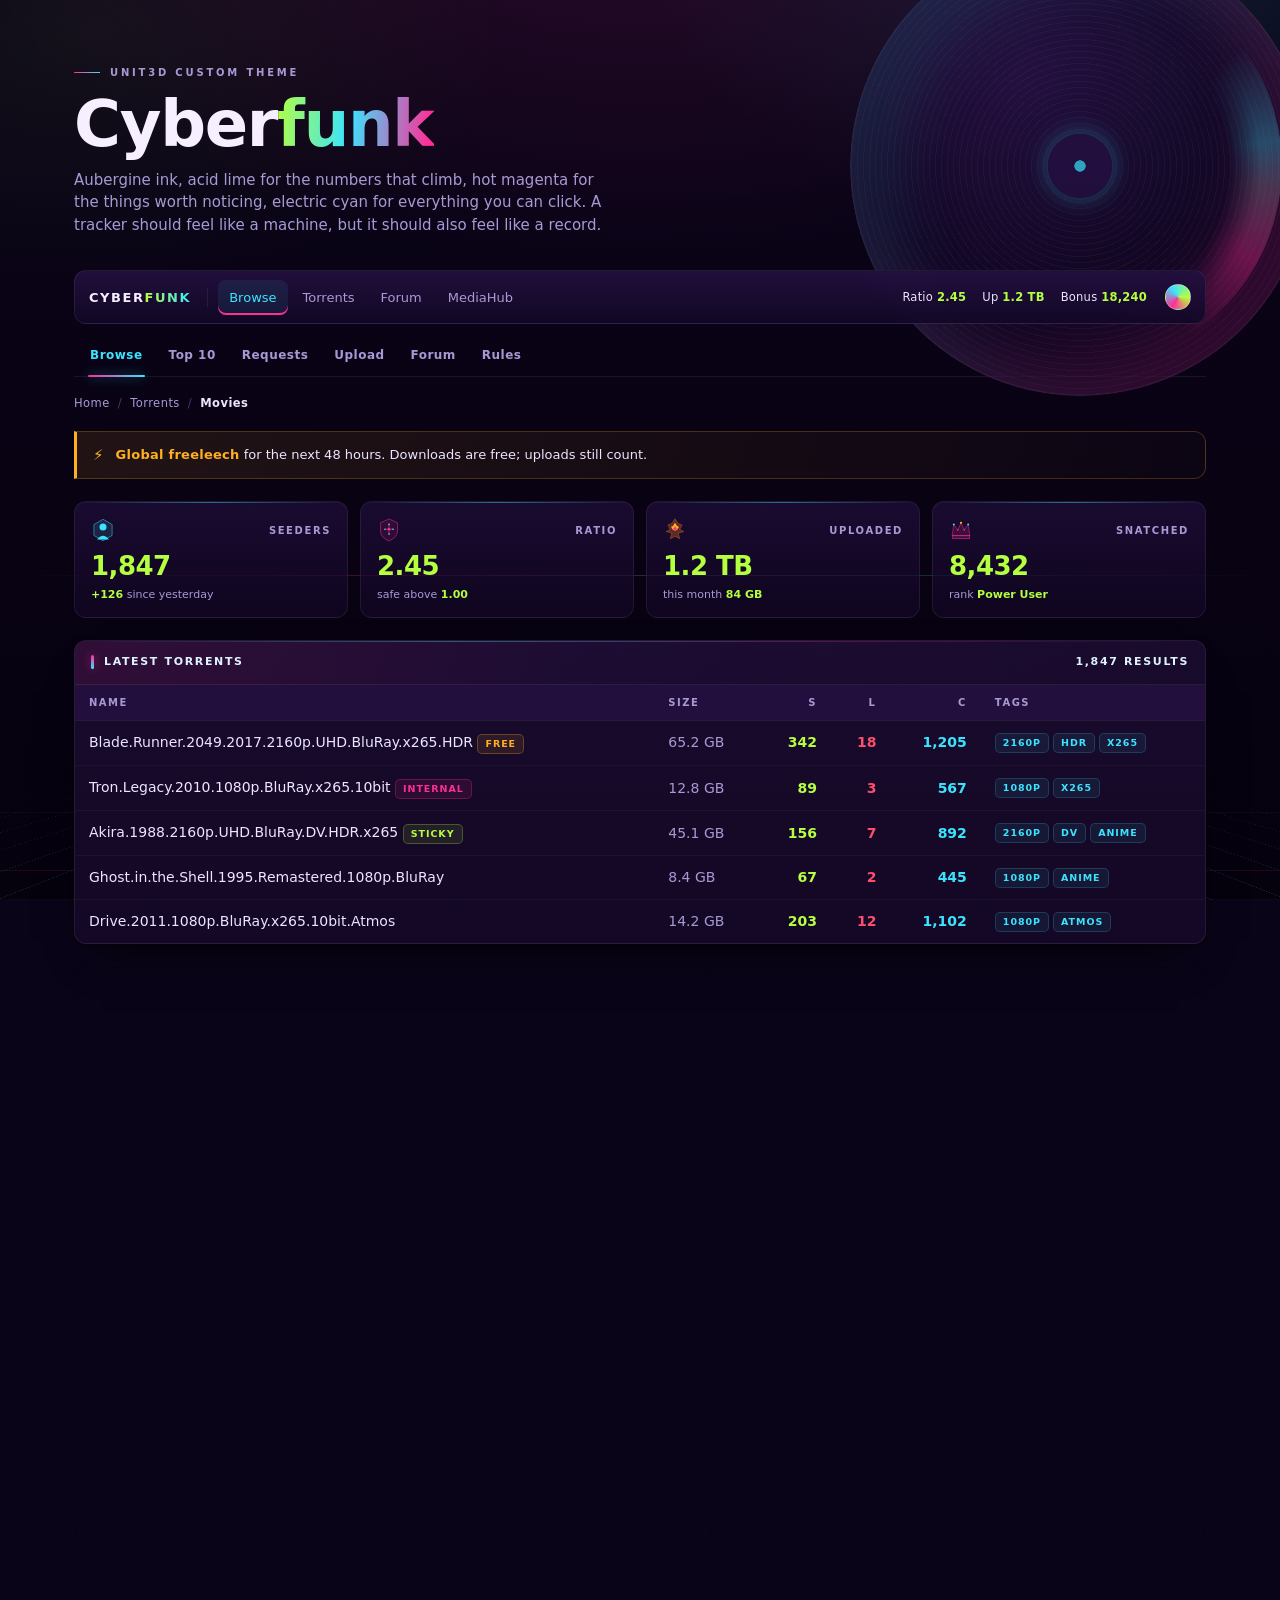
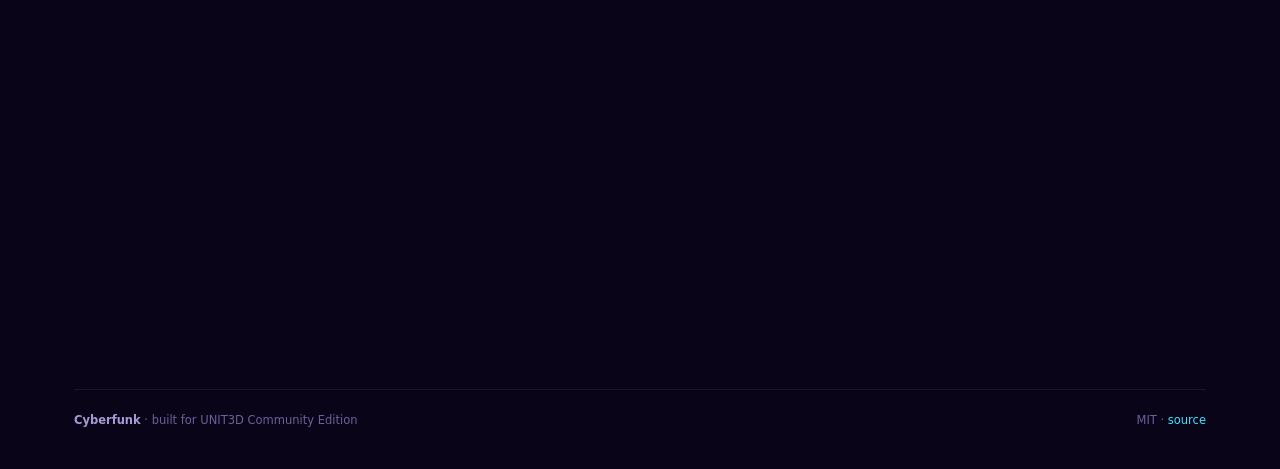
==== commit 17b7c919: "Copy pass across the README, page title and comments" ====
--- a/index.html
+++ b/index.html
@@ -3,7 +3,7 @@
 <head>
 <meta charset="UTF-8">
 <meta name="viewport" content="width=device-width, initial-scale=1">
-<title>Cyberfunk — a UNIT3D theme</title>
+<title>Cyberfunk: a UNIT3D theme</title>
 <link rel="stylesheet" href="cyberfunk.css">
 <style>
 /* ---------------------------------------------------------------------------
@@ -591,7 +591,7 @@
                     <a class="page" href="#">4</a>
                     <a class="page" href="#">&rsaquo;</a>
                 </div>
-                <p style="margin: 14px 0 0; font-size: 11.5px; color: var(--cf-dim); font-variant-numeric: tabular-nums;">Showing 21&ndash;40 of 1,847</p>
+                <p style="margin: 14px 0 0; font-size: 11.5px; color: var(--cf-dim); font-variant-numeric: tabular-nums;">Showing 21 to 40 of 1,847</p>
             </div>
         </div>
     </div>
@@ -612,7 +612,7 @@
 
     <footer class="footer">
         <div><b>Cyberfunk</b> &middot; built for UNIT3D Community Edition</div>
-        <div>MIT &middot; <a href="https://github.com/Binz120/unit3d-themes">source</a></div>
+        <div>MIT &middot; <a href="https://github.com/Binz120/cyberfunk">source</a></div>
     </footer>
 
 </div>
--- a/cyberfunk.css
+++ b/cyberfunk.css
@@ -1,5 +1,5 @@
 /* ============================================================================
- * CYBERFUNK — UNIT3D custom theme
+ * CYBERFUNK: UNIT3D custom theme
  *
  * Cyberpunk bones, funk blood: aubergine ink, acid lime for the numbers that
  * climb, hot magenta for the things that want your eye, electric cyan for
@@ -509,7 +509,7 @@
 
 
 /* ============================================================================
- * 2. PAGE — ink, horizon glow, perspective floor
+ * 2. PAGE: ink, horizon glow, perspective floor
  * ========================================================================== */
 
 html {
@@ -597,7 +597,7 @@
     opacity: 1;
 }
 
-/* Text helpers — kept for UNIT3D's own utility classes. */
+/* Text helpers, kept for UNIT3D's own utility classes. */
 .text-bright { color: var(--cf-text-bright); }
 .text-bright:hover, a.text-bright:hover { color: #8af0ff; text-shadow: 0 0 10px rgba(var(--cf-cyan-rgb), 0.5); }
 .text-blue { color: var(--cf-cyan); }
@@ -610,7 +610,7 @@
 .text-danger { color: var(--cf-red); }
 
 /* ============================================================================
- * 4. PANELS — lit edge, hairline, a tick that names the section
+ * 4. PANELS: lit edge, hairline, a tick that names the section
  * ========================================================================== */
 
 .panel {
@@ -688,7 +688,7 @@
 }
 
 /* ============================================================================
- * 6. TABLES — the tracker's real interface
+ * 6. TABLES: the tracker's real interface
  * ========================================================================== */
 
 .data-table,
@@ -815,7 +815,7 @@
 
 .chatroom__messages { gap: 6px; }
 
-/* Sent messages — bubble with a hot left edge */
+/* Sent messages, with a hot left edge */
 .sent > h4,
 .sent > div {
     border-radius: 14px;
@@ -931,7 +931,7 @@
     }
 }
 /* ============================================================================
- * 11. CUSTOM SVG ICONS — Cyber/geometric replacements
+ * 11. CUSTOM SVG ICONS: cyber/geometric replacements
  * ========================================================================== */
 
 /* --- Icon sizes by context --- */
